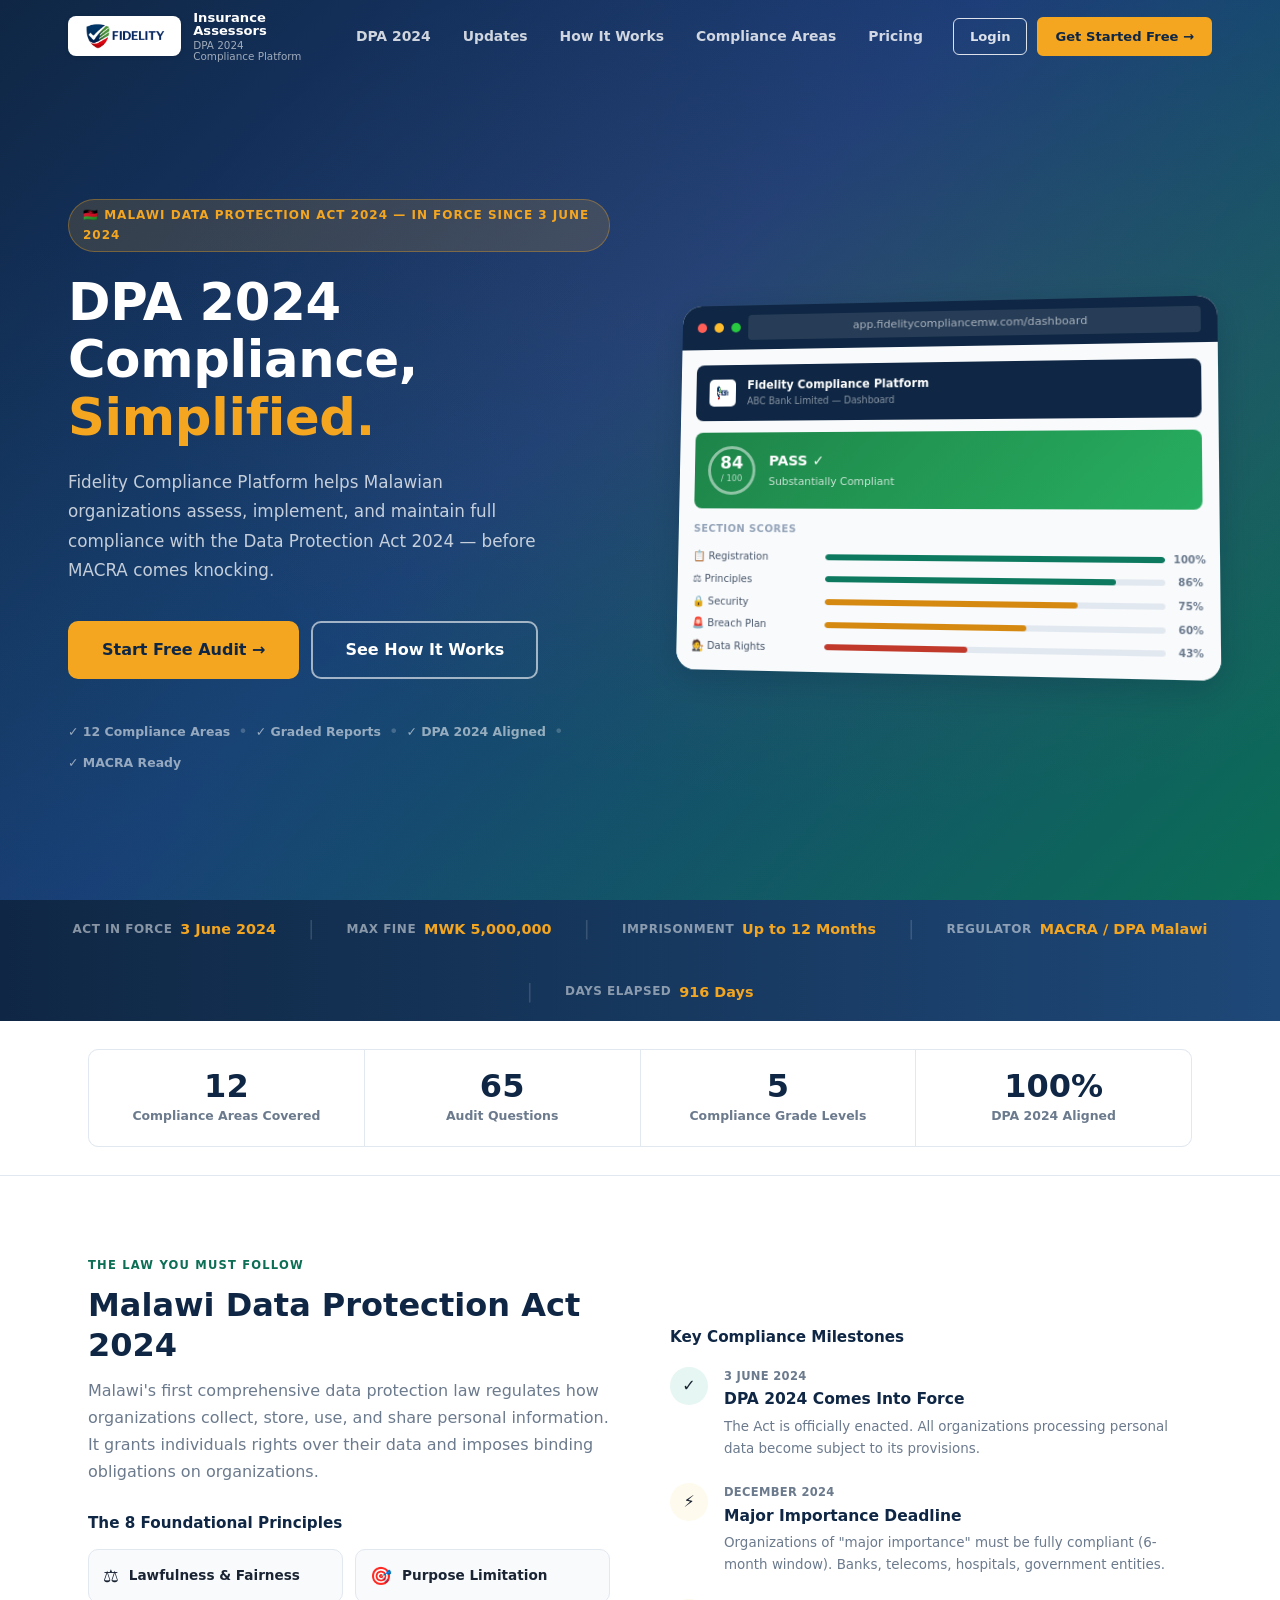
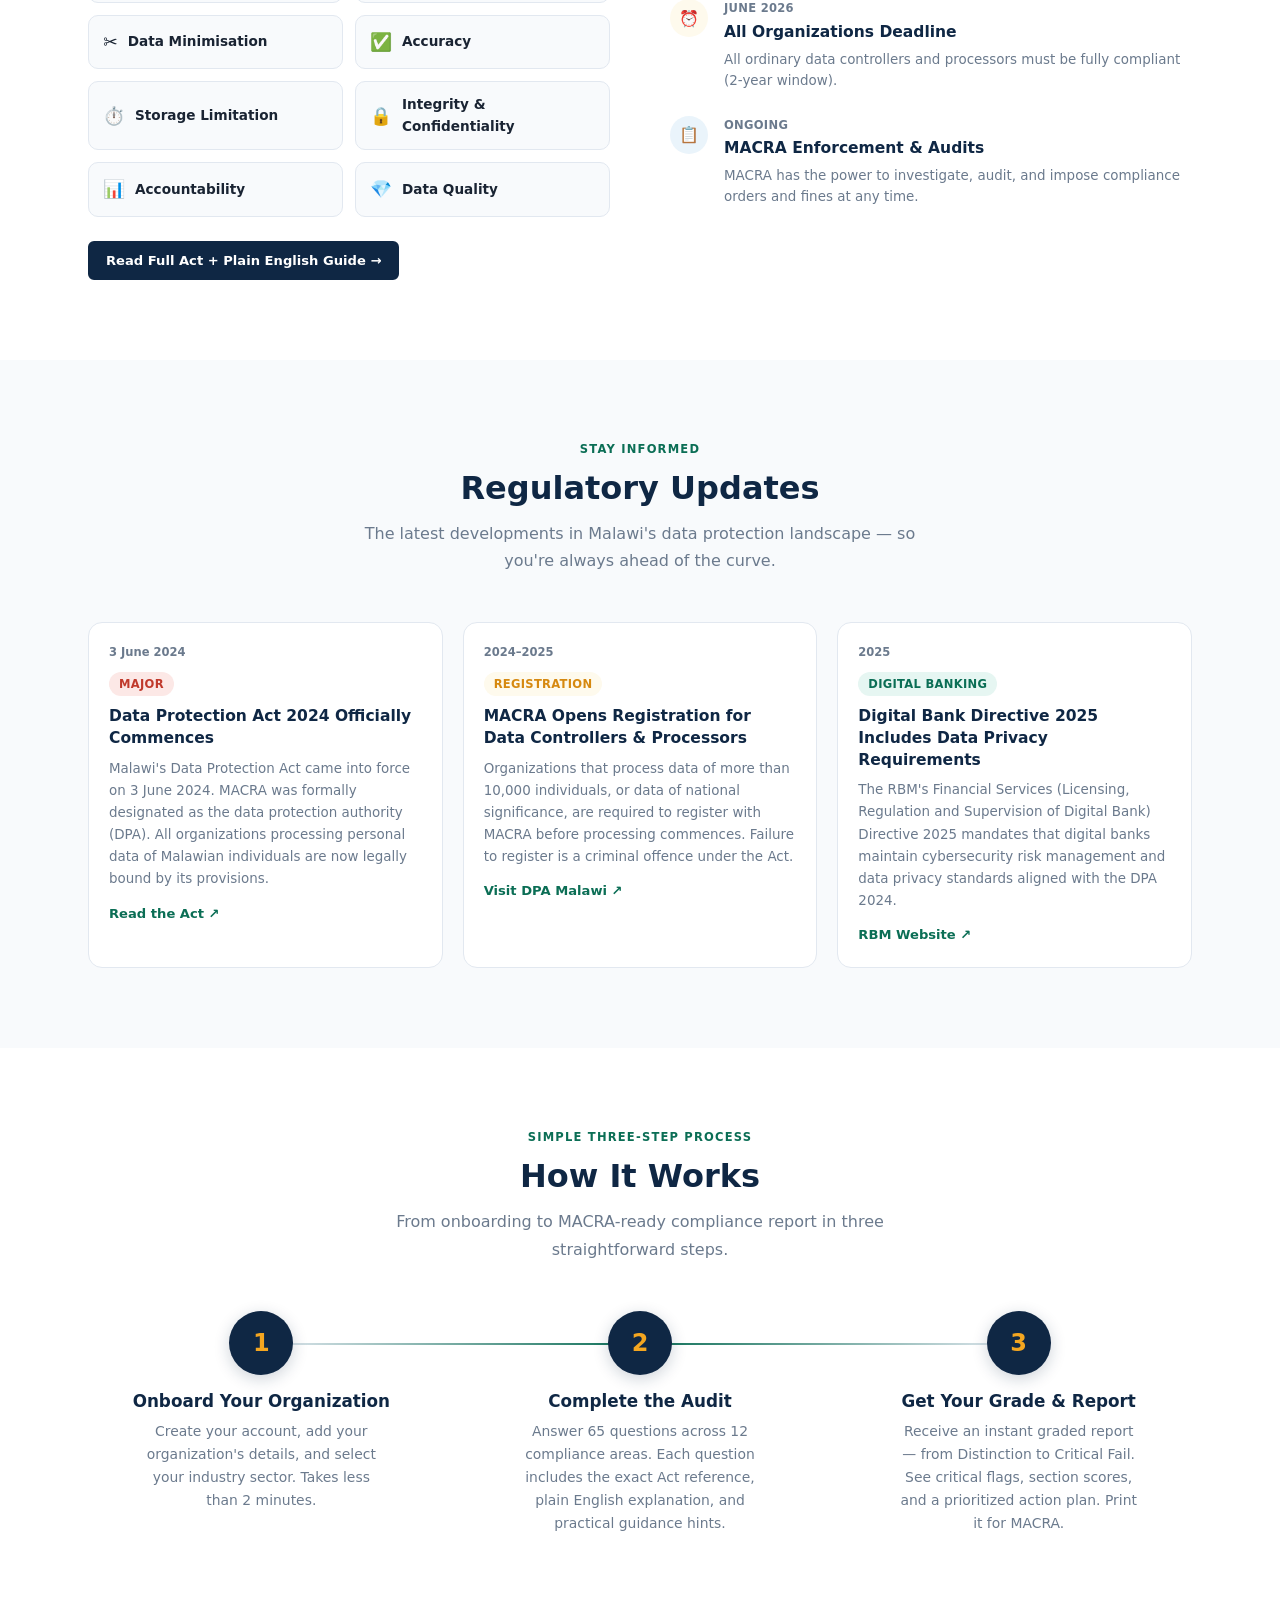
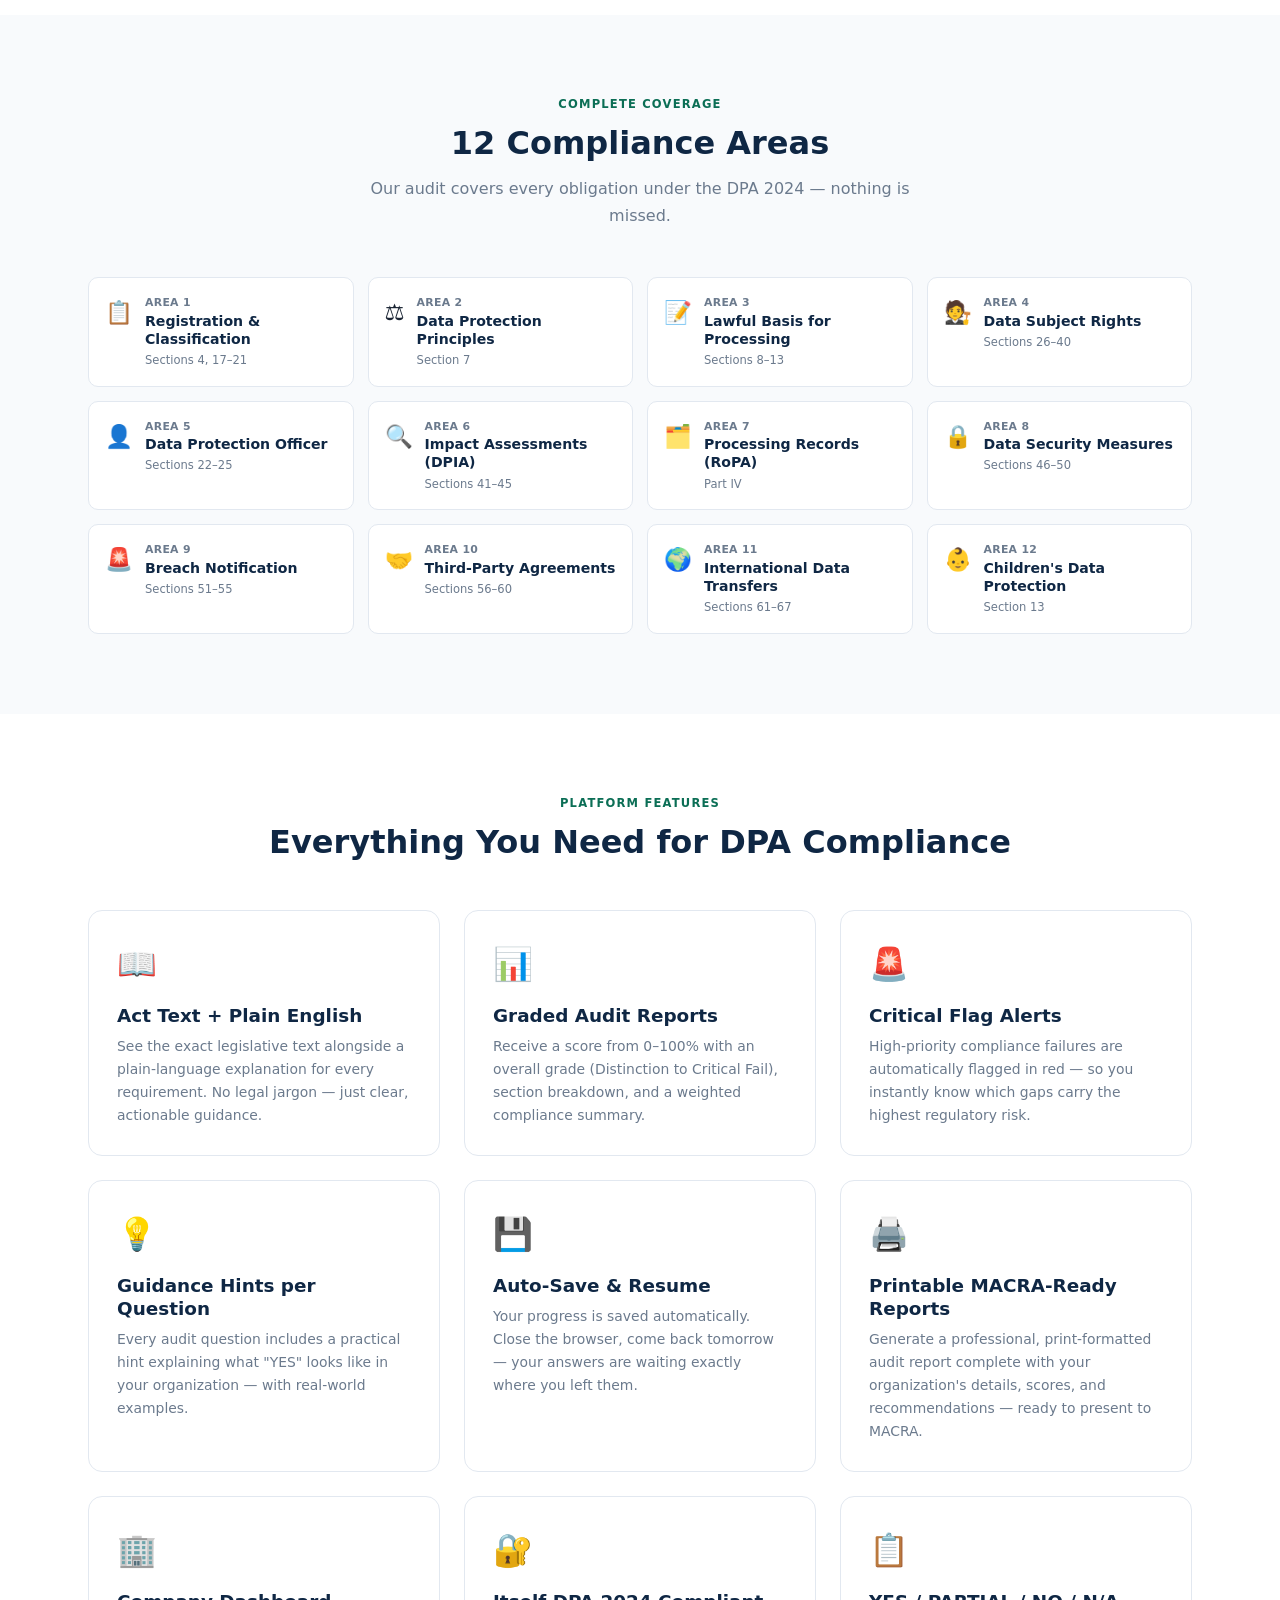
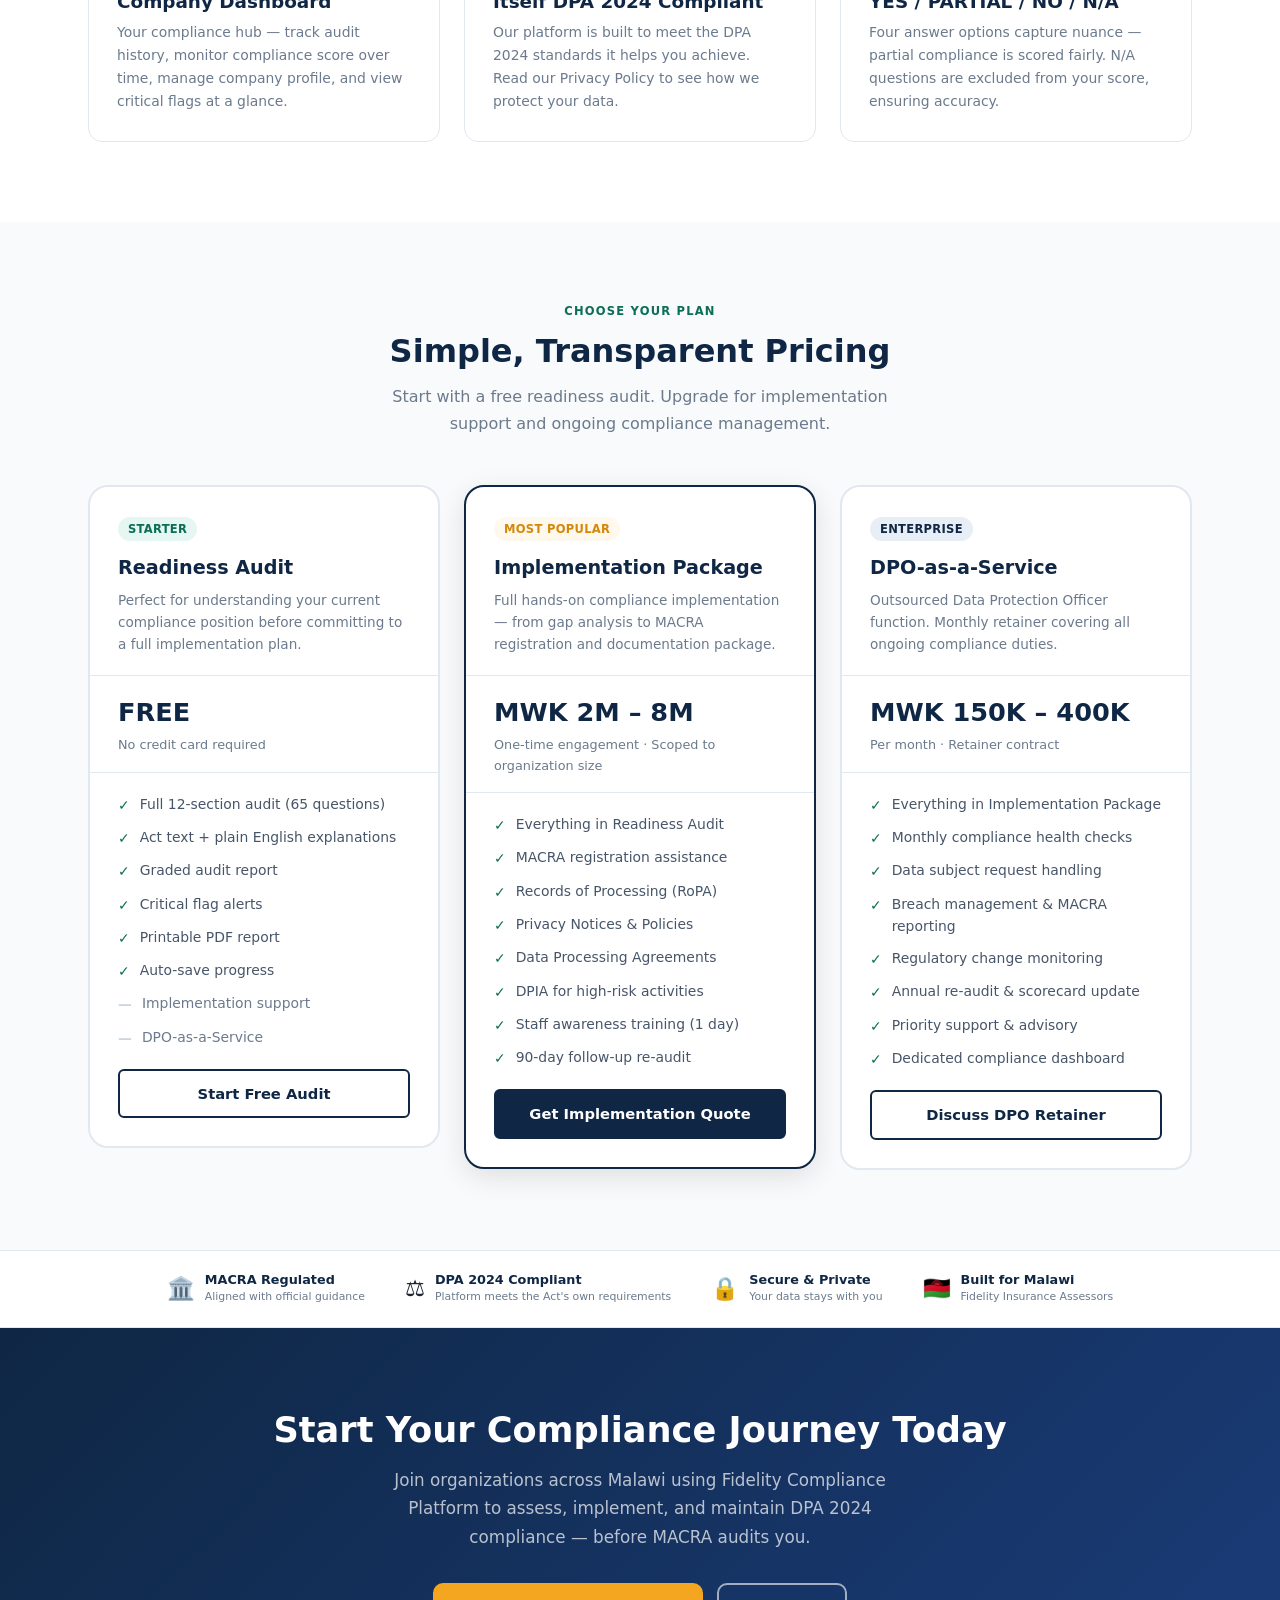
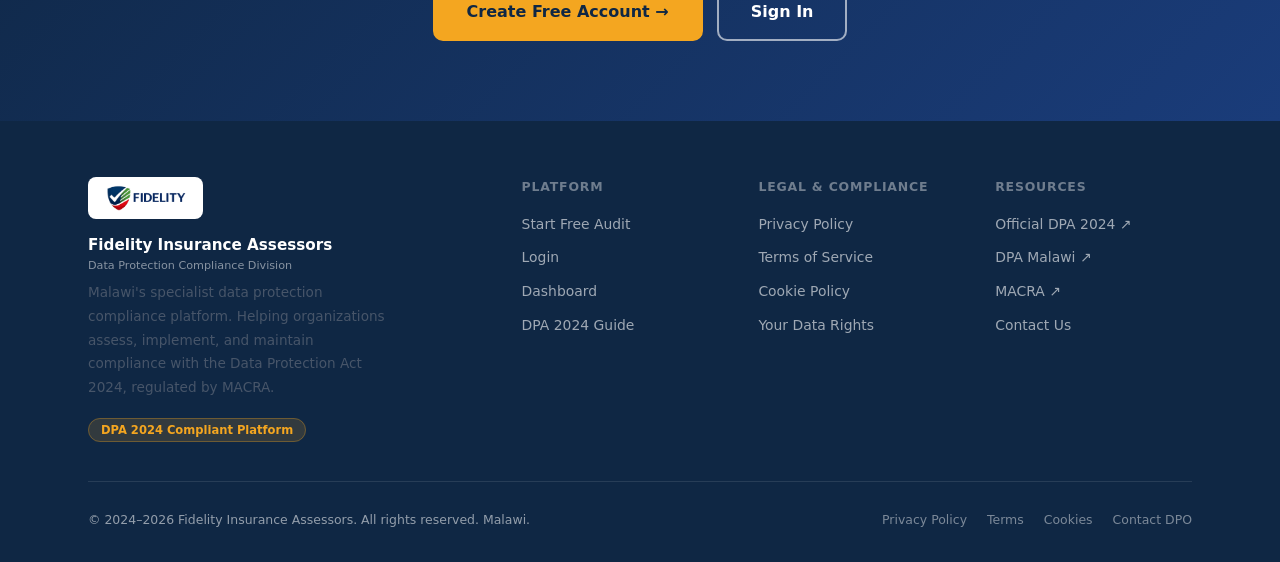
==== index.html @ 9c510fb9 "Initial release — Fidelity DPA 2024 Compliance Platform Full platform with landing page, auth, dashb" ====
<!DOCTYPE html>
<html lang="en">
<head>
  <meta charset="UTF-8">
  <meta name="viewport" content="width=device-width, initial-scale=1.0">
  <meta name="description" content="Fidelity Compliance Platform — Malawi DPA 2024 compliance audits, graded reports, and data protection advisory for organizations across Malawi.">
  <title>Fidelity Compliance Platform | Malawi DPA 2024</title>
  <link rel="stylesheet" href="css/main.css">
  <link rel="stylesheet" href="css/landing.css">
</head>
<body>

<!-- =========================================================
     NAVIGATION
     ========================================================= -->
<nav class="landing-nav" id="landing-nav">
  <div class="nav-inner">
    <a href="index.html" class="nav-logo">
      <div class="logo-img-wrap">
        <img src="img/fidelity-logo.png" alt="Fidelity Insurance Assessors">
      </div>
      <div>
        <div class="logo-text">Insurance Assessors</div>
        <div class="logo-sub">DPA 2024 Compliance Platform</div>
      </div>
    </a>
    <div class="nav-links">
      <a href="#about-dpa" class="nav-link">DPA 2024</a>
      <a href="#updates" class="nav-link">Updates</a>
      <a href="#how-it-works" class="nav-link">How It Works</a>
      <a href="#areas" class="nav-link">Compliance Areas</a>
      <a href="#pricing" class="nav-link">Pricing</a>
    </div>
    <div class="nav-actions">
      <a href="auth.html" class="btn btn-login btn-sm" style="background:transparent;border:1.5px solid;">Login</a>
      <a href="auth.html#signup" class="btn btn-gold btn-sm">Get Started Free →</a>
    </div>
  </div>
</nav>

<!-- =========================================================
     HERO
     ========================================================= -->
<section class="hero">
  <div class="hero-grid">
    <div class="hero-content">
      <div class="hero-kicker">
        🇲🇼 Malawi Data Protection Act 2024 — In Force Since 3 June 2024
      </div>
      <h1>
        DPA 2024 Compliance,<br>
        <span class="accent">Simplified.</span>
      </h1>
      <p class="hero-lead">
        Fidelity Compliance Platform helps Malawian organizations assess, implement, and maintain
        full compliance with the Data Protection Act 2024 — before MACRA comes knocking.
      </p>
      <div class="hero-actions">
        <a href="auth.html#signup" class="btn btn-gold btn-lg">Start Free Audit →</a>
        <a href="#how-it-works" class="btn btn-outline-white btn-lg">See How It Works</a>
      </div>
      <div class="hero-trust">
        <div class="trust-item">✓ 12 Compliance Areas</div>
        <span class="trust-dot">•</span>
        <div class="trust-item">✓ Graded Reports</div>
        <span class="trust-dot">•</span>
        <div class="trust-item">✓ DPA 2024 Aligned</div>
        <span class="trust-dot">•</span>
        <div class="trust-item">✓ MACRA Ready</div>
      </div>
    </div>

    <!-- Dashboard Preview Mockup -->
    <div class="hero-visual">
      <div class="hero-mockup">
        <div class="mockup-bar">
          <div class="mockup-dot r"></div>
          <div class="mockup-dot y"></div>
          <div class="mockup-dot g"></div>
          <div class="mockup-url">app.fidelitycompliancemw.com/dashboard</div>
        </div>
        <div class="mockup-body">
          <div class="mockup-header">
            <div class="mockup-logo-sm" style="background:#fff;border-radius:5px;padding:3px 7px;display:flex;align-items:center">
              <img src="img/fidelity-logo.png" alt="Fidelity" style="height:18px;width:auto;display:block">
            </div>
            <div>
              <div class="mockup-brand-txt">Fidelity Compliance Platform</div>
              <div class="mockup-brand-sub">ABC Bank Limited — Dashboard</div>
            </div>
          </div>
          <div class="mockup-grade-card">
            <div class="grade-ring-sm">
              <div class="score">84</div>
              <div class="pct">/ 100</div>
            </div>
            <div class="grade-info-sm">
              <div class="grade-lbl">PASS ✓</div>
              <div class="grade-sub">Substantially Compliant</div>
            </div>
          </div>
          <div class="mockup-sections">
            <div style="font-size:0.65rem;font-weight:700;color:#94a3b8;margin-bottom:6px;text-transform:uppercase;letter-spacing:0.5px">Section Scores</div>
            <div class="mockup-sec-row"><span class="mockup-sec-name">📋 Registration</span><div class="mockup-sec-bar-wrap"><div class="mockup-sec-bar" style="width:100%;background:#0d7a5f"></div></div><span class="mockup-sec-pct">100%</span></div>
            <div class="mockup-sec-row"><span class="mockup-sec-name">⚖️ Principles</span><div class="mockup-sec-bar-wrap"><div class="mockup-sec-bar" style="width:86%;background:#0d7a5f"></div></div><span class="mockup-sec-pct">86%</span></div>
            <div class="mockup-sec-row"><span class="mockup-sec-name">🔒 Security</span><div class="mockup-sec-bar-wrap"><div class="mockup-sec-bar" style="width:75%;background:#d68910"></div></div><span class="mockup-sec-pct">75%</span></div>
            <div class="mockup-sec-row"><span class="mockup-sec-name">🚨 Breach Plan</span><div class="mockup-sec-bar-wrap"><div class="mockup-sec-bar" style="width:60%;background:#d68910"></div></div><span class="mockup-sec-pct">60%</span></div>
            <div class="mockup-sec-row"><span class="mockup-sec-name">🧑‍⚖️ Data Rights</span><div class="mockup-sec-bar-wrap"><div class="mockup-sec-bar" style="width:43%;background:#c0392b"></div></div><span class="mockup-sec-pct">43%</span></div>
          </div>
        </div>
      </div>
    </div>
  </div>
</section>

<!-- =========================================================
     URGENCY BAR
     ========================================================= -->
<div class="urgency-bar">
  <div class="urgency-inner">
    <div class="urgency-item">
      <span class="urgency-label">Act In Force</span>
      <span class="urgency-value">3 June 2024</span>
    </div>
    <span class="urgency-sep">|</span>
    <div class="urgency-item">
      <span class="urgency-label">Max Fine</span>
      <span class="urgency-value">MWK 5,000,000</span>
    </div>
    <span class="urgency-sep">|</span>
    <div class="urgency-item">
      <span class="urgency-label">Imprisonment</span>
      <span class="urgency-value">Up to 12 Months</span>
    </div>
    <span class="urgency-sep">|</span>
    <div class="urgency-item">
      <span class="urgency-label">Regulator</span>
      <span class="urgency-value">MACRA / DPA Malawi</span>
    </div>
    <span class="urgency-sep">|</span>
    <div class="urgency-item">
      <span class="urgency-label">Days Elapsed</span>
      <span class="urgency-value" id="days-elapsed">—</span>
    </div>
  </div>
</div>

<!-- =========================================================
     STATS STRIP
     ========================================================= -->
<div class="stats-strip">
  <div class="container">
    <div class="stats-grid">
      <div class="stat-item">
        <div class="stat-num">12</div>
        <div class="stat-label">Compliance Areas Covered</div>
      </div>
      <div class="stat-item">
        <div class="stat-num">65</div>
        <div class="stat-label">Audit Questions</div>
      </div>
      <div class="stat-item">
        <div class="stat-num">5</div>
        <div class="stat-label">Compliance Grade Levels</div>
      </div>
      <div class="stat-item">
        <div class="stat-num">100%</div>
        <div class="stat-label">DPA 2024 Aligned</div>
      </div>
    </div>
  </div>
</div>

<!-- =========================================================
     ABOUT DPA 2024
     ========================================================= -->
<section class="section about-dpa" id="about-dpa">
  <div class="container">
    <div class="dpa-layout">
      <div>
        <span class="eyebrow">The Law You Must Follow</span>
        <h2 class="section-title">Malawi Data Protection Act 2024</h2>
        <p class="section-sub">
          Malawi's first comprehensive data protection law regulates how organizations collect, store, use, and share
          personal information. It grants individuals rights over their data and imposes binding obligations on organizations.
        </p>
        <div style="margin-top: 28px">
          <h3 style="color:var(--navy);margin-bottom:16px;font-size:0.95rem">The 8 Foundational Principles</h3>
          <div class="dpa-principles">
            <div class="principle-chip"><span class="principle-icon">⚖️</span> Lawfulness &amp; Fairness</div>
            <div class="principle-chip"><span class="principle-icon">🎯</span> Purpose Limitation</div>
            <div class="principle-chip"><span class="principle-icon">✂️</span> Data Minimisation</div>
            <div class="principle-chip"><span class="principle-icon">✅</span> Accuracy</div>
            <div class="principle-chip"><span class="principle-icon">⏱️</span> Storage Limitation</div>
            <div class="principle-chip"><span class="principle-icon">🔒</span> Integrity &amp; Confidentiality</div>
            <div class="principle-chip"><span class="principle-icon">📊</span> Accountability</div>
            <div class="principle-chip"><span class="principle-icon">💎</span> Data Quality</div>
          </div>
        </div>
        <div style="margin-top:24px">
          <a href="dpa-2024.html" class="btn btn-navy btn-sm">Read Full Act + Plain English Guide →</a>
        </div>
      </div>

      <div>
        <h3 style="color:var(--navy);margin-bottom:20px;font-size:0.95rem">Key Compliance Milestones</h3>
        <div class="dpa-timeline">
          <div class="timeline-item">
            <div class="timeline-icon done">✓</div>
            <div>
              <div class="timeline-date">3 June 2024</div>
              <div class="timeline-title">DPA 2024 Comes Into Force</div>
              <div class="timeline-desc">The Act is officially enacted. All organizations processing personal data become subject to its provisions.</div>
            </div>
          </div>
          <div class="timeline-item">
            <div class="timeline-icon warn">⚡</div>
            <div>
              <div class="timeline-date">December 2024</div>
              <div class="timeline-title">Major Importance Deadline</div>
              <div class="timeline-desc">Organizations of "major importance" must be fully compliant (6-month window). Banks, telecoms, hospitals, government entities.</div>
            </div>
          </div>
          <div class="timeline-item">
            <div class="timeline-icon warn">⏰</div>
            <div>
              <div class="timeline-date">June 2026</div>
              <div class="timeline-title">All Organizations Deadline</div>
              <div class="timeline-desc">All ordinary data controllers and processors must be fully compliant (2-year window).</div>
            </div>
          </div>
          <div class="timeline-item">
            <div class="timeline-icon info">📋</div>
            <div>
              <div class="timeline-date">Ongoing</div>
              <div class="timeline-title">MACRA Enforcement &amp; Audits</div>
              <div class="timeline-desc">MACRA has the power to investigate, audit, and impose compliance orders and fines at any time.</div>
            </div>
          </div>
        </div>
      </div>
    </div>
  </div>
</section>

<!-- =========================================================
     REGULATORY UPDATES
     ========================================================= -->
<section class="section updates-section" id="updates">
  <div class="container">
    <div class="section-head centered">
      <span class="eyebrow">Stay Informed</span>
      <h2 class="section-title">Regulatory Updates</h2>
      <p class="section-sub">The latest developments in Malawi's data protection landscape — so you're always ahead of the curve.</p>
    </div>
    <div class="updates-grid">
      <div class="update-card">
        <div class="update-date">3 June 2024</div>
        <div class="update-cat"><span class="badge badge-danger">Major</span></div>
        <div class="update-title">Data Protection Act 2024 Officially Commences</div>
        <div class="update-text">Malawi's Data Protection Act came into force on 3 June 2024. MACRA was formally designated as the data protection authority (DPA). All organizations processing personal data of Malawian individuals are now legally bound by its provisions.</div>
        <a href="https://macra.mw/wpfd_file/data-protection-act-2024/" target="_blank" rel="noopener" class="update-link">Read the Act ↗</a>
      </div>
      <div class="update-card">
        <div class="update-date">2024–2025</div>
        <div class="update-cat"><span class="badge badge-warning">Registration</span></div>
        <div class="update-title">MACRA Opens Registration for Data Controllers &amp; Processors</div>
        <div class="update-text">Organizations that process data of more than 10,000 individuals, or data of national significance, are required to register with MACRA before processing commences. Failure to register is a criminal offence under the Act.</div>
        <a href="https://www.dpa.mw/" target="_blank" rel="noopener" class="update-link">Visit DPA Malawi ↗</a>
      </div>
      <div class="update-card">
        <div class="update-date">2025</div>
        <div class="update-cat"><span class="badge badge-teal">Digital Banking</span></div>
        <div class="update-title">Digital Bank Directive 2025 Includes Data Privacy Requirements</div>
        <div class="update-text">The RBM's Financial Services (Licensing, Regulation and Supervision of Digital Bank) Directive 2025 mandates that digital banks maintain cybersecurity risk management and data privacy standards aligned with the DPA 2024.</div>
        <a href="https://www.rbm.mw/" target="_blank" rel="noopener" class="update-link">RBM Website ↗</a>
      </div>
    </div>
  </div>
</section>

<!-- =========================================================
     HOW IT WORKS
     ========================================================= -->
<section class="section how-section" id="how-it-works">
  <div class="container">
    <div class="section-head centered">
      <span class="eyebrow">Simple Three-Step Process</span>
      <h2 class="section-title">How It Works</h2>
      <p class="section-sub">From onboarding to MACRA-ready compliance report in three straightforward steps.</p>
    </div>
    <div class="how-steps">
      <div class="how-step">
        <div class="step-number">1</div>
        <h3>Onboard Your Organization</h3>
        <p>Create your account, add your organization's details, and select your industry sector. Takes less than 2 minutes.</p>
      </div>
      <div class="how-step">
        <div class="step-number">2</div>
        <h3>Complete the Audit</h3>
        <p>Answer 65 questions across 12 compliance areas. Each question includes the exact Act reference, plain English explanation, and practical guidance hints.</p>
      </div>
      <div class="how-step">
        <div class="step-number">3</div>
        <h3>Get Your Grade &amp; Report</h3>
        <p>Receive an instant graded report — from Distinction to Critical Fail. See critical flags, section scores, and a prioritized action plan. Print it for MACRA.</p>
      </div>
    </div>
  </div>
</section>

<!-- =========================================================
     12 COMPLIANCE AREAS
     ========================================================= -->
<section class="section areas-section" id="areas">
  <div class="container">
    <div class="section-head centered">
      <span class="eyebrow">Complete Coverage</span>
      <h2 class="section-title">12 Compliance Areas</h2>
      <p class="section-sub">Our audit covers every obligation under the DPA 2024 — nothing is missed.</p>
    </div>
    <div class="areas-grid">
      <div class="area-tile">
        <span class="area-icon">📋</span>
        <div>
          <div class="area-num">Area 1</div>
          <div class="area-name">Registration &amp; Classification</div>
          <div class="area-ref">Sections 4, 17–21</div>
        </div>
      </div>
      <div class="area-tile">
        <span class="area-icon">⚖️</span>
        <div>
          <div class="area-num">Area 2</div>
          <div class="area-name">Data Protection Principles</div>
          <div class="area-ref">Section 7</div>
        </div>
      </div>
      <div class="area-tile">
        <span class="area-icon">📝</span>
        <div>
          <div class="area-num">Area 3</div>
          <div class="area-name">Lawful Basis for Processing</div>
          <div class="area-ref">Sections 8–13</div>
        </div>
      </div>
      <div class="area-tile">
        <span class="area-icon">🧑‍⚖️</span>
        <div>
          <div class="area-num">Area 4</div>
          <div class="area-name">Data Subject Rights</div>
          <div class="area-ref">Sections 26–40</div>
        </div>
      </div>
      <div class="area-tile">
        <span class="area-icon">👤</span>
        <div>
          <div class="area-num">Area 5</div>
          <div class="area-name">Data Protection Officer</div>
          <div class="area-ref">Sections 22–25</div>
        </div>
      </div>
      <div class="area-tile">
        <span class="area-icon">🔍</span>
        <div>
          <div class="area-num">Area 6</div>
          <div class="area-name">Impact Assessments (DPIA)</div>
          <div class="area-ref">Sections 41–45</div>
        </div>
      </div>
      <div class="area-tile">
        <span class="area-icon">🗂️</span>
        <div>
          <div class="area-num">Area 7</div>
          <div class="area-name">Processing Records (RoPA)</div>
          <div class="area-ref">Part IV</div>
        </div>
      </div>
      <div class="area-tile">
        <span class="area-icon">🔒</span>
        <div>
          <div class="area-num">Area 8</div>
          <div class="area-name">Data Security Measures</div>
          <div class="area-ref">Sections 46–50</div>
        </div>
      </div>
      <div class="area-tile">
        <span class="area-icon">🚨</span>
        <div>
          <div class="area-num">Area 9</div>
          <div class="area-name">Breach Notification</div>
          <div class="area-ref">Sections 51–55</div>
        </div>
      </div>
      <div class="area-tile">
        <span class="area-icon">🤝</span>
        <div>
          <div class="area-num">Area 10</div>
          <div class="area-name">Third-Party Agreements</div>
          <div class="area-ref">Sections 56–60</div>
        </div>
      </div>
      <div class="area-tile">
        <span class="area-icon">🌍</span>
        <div>
          <div class="area-num">Area 11</div>
          <div class="area-name">International Data Transfers</div>
          <div class="area-ref">Sections 61–67</div>
        </div>
      </div>
      <div class="area-tile">
        <span class="area-icon">👶</span>
        <div>
          <div class="area-num">Area 12</div>
          <div class="area-name">Children's Data Protection</div>
          <div class="area-ref">Section 13</div>
        </div>
      </div>
    </div>
  </div>
</section>

<!-- =========================================================
     FEATURES
     ========================================================= -->
<section class="section features-section">
  <div class="container">
    <div class="section-head centered">
      <span class="eyebrow">Platform Features</span>
      <h2 class="section-title">Everything You Need for DPA Compliance</h2>
    </div>
    <div class="features-grid">
      <div class="feature-tile">
        <div class="feature-icon">📖</div>
        <h3>Act Text + Plain English</h3>
        <p>See the exact legislative text alongside a plain-language explanation for every requirement. No legal jargon — just clear, actionable guidance.</p>
      </div>
      <div class="feature-tile">
        <div class="feature-icon">📊</div>
        <h3>Graded Audit Reports</h3>
        <p>Receive a score from 0–100% with an overall grade (Distinction to Critical Fail), section breakdown, and a weighted compliance summary.</p>
      </div>
      <div class="feature-tile">
        <div class="feature-icon">🚨</div>
        <h3>Critical Flag Alerts</h3>
        <p>High-priority compliance failures are automatically flagged in red — so you instantly know which gaps carry the highest regulatory risk.</p>
      </div>
      <div class="feature-tile">
        <div class="feature-icon">💡</div>
        <h3>Guidance Hints per Question</h3>
        <p>Every audit question includes a practical hint explaining what "YES" looks like in your organization — with real-world examples.</p>
      </div>
      <div class="feature-tile">
        <div class="feature-icon">💾</div>
        <h3>Auto-Save &amp; Resume</h3>
        <p>Your progress is saved automatically. Close the browser, come back tomorrow — your answers are waiting exactly where you left them.</p>
      </div>
      <div class="feature-tile">
        <div class="feature-icon">🖨️</div>
        <h3>Printable MACRA-Ready Reports</h3>
        <p>Generate a professional, print-formatted audit report complete with your organization's details, scores, and recommendations — ready to present to MACRA.</p>
      </div>
      <div class="feature-tile">
        <div class="feature-icon">🏢</div>
        <h3>Company Dashboard</h3>
        <p>Your compliance hub — track audit history, monitor compliance score over time, manage company profile, and view critical flags at a glance.</p>
      </div>
      <div class="feature-tile">
        <div class="feature-icon">🔐</div>
        <h3>Itself DPA 2024 Compliant</h3>
        <p>Our platform is built to meet the DPA 2024 standards it helps you achieve. Read our Privacy Policy to see how we protect your data.</p>
      </div>
      <div class="feature-tile">
        <div class="feature-icon">📋</div>
        <h3>YES / PARTIAL / NO / N/A</h3>
        <p>Four answer options capture nuance — partial compliance is scored fairly. N/A questions are excluded from your score, ensuring accuracy.</p>
      </div>
    </div>
  </div>
</section>

<!-- =========================================================
     PRICING
     ========================================================= -->
<section class="section pricing-section" id="pricing">
  <div class="container">
    <div class="section-head centered">
      <span class="eyebrow">Choose Your Plan</span>
      <h2 class="section-title">Simple, Transparent Pricing</h2>
      <p class="section-sub">Start with a free readiness audit. Upgrade for implementation support and ongoing compliance management.</p>
    </div>
    <div class="pricing-grid">

      <div class="pricing-card">
        <div class="pricing-head">
          <div class="pricing-badge-wrap"><span class="badge badge-teal">Starter</span></div>
          <div class="pricing-name">Readiness Audit</div>
          <div class="pricing-desc">Perfect for understanding your current compliance position before committing to a full implementation plan.</div>
        </div>
        <div class="pricing-price">
          <div class="price-amount">FREE</div>
          <div class="price-period">No credit card required</div>
        </div>
        <div class="pricing-features">
          <ul class="pricing-feat-list">
            <li><span class="feat-check">✓</span> Full 12-section audit (65 questions)</li>
            <li><span class="feat-check">✓</span> Act text + plain English explanations</li>
            <li><span class="feat-check">✓</span> Graded audit report</li>
            <li><span class="feat-check">✓</span> Critical flag alerts</li>
            <li><span class="feat-check">✓</span> Printable PDF report</li>
            <li><span class="feat-check">✓</span> Auto-save progress</li>
            <li><span class="feat-check" style="color:var(--gray-300)">—</span> <span style="color:var(--text-muted)">Implementation support</span></li>
            <li><span class="feat-check" style="color:var(--gray-300)">—</span> <span style="color:var(--text-muted)">DPO-as-a-Service</span></li>
          </ul>
        </div>
        <div class="pricing-action">
          <a href="auth.html#signup" class="btn btn-outline btn-full">Start Free Audit</a>
        </div>
      </div>

      <div class="pricing-card featured">
        <div class="pricing-head">
          <div class="pricing-badge-wrap"><span class="badge badge-gold">Most Popular</span></div>
          <div class="pricing-name">Implementation Package</div>
          <div class="pricing-desc">Full hands-on compliance implementation — from gap analysis to MACRA registration and documentation package.</div>
        </div>
        <div class="pricing-price">
          <div class="price-amount">MWK 2M – 8M</div>
          <div class="price-period">One-time engagement · Scoped to organization size</div>
        </div>
        <div class="pricing-features">
          <ul class="pricing-feat-list">
            <li><span class="feat-check">✓</span> Everything in Readiness Audit</li>
            <li><span class="feat-check">✓</span> MACRA registration assistance</li>
            <li><span class="feat-check">✓</span> Records of Processing (RoPA)</li>
            <li><span class="feat-check">✓</span> Privacy Notices &amp; Policies</li>
            <li><span class="feat-check">✓</span> Data Processing Agreements</li>
            <li><span class="feat-check">✓</span> DPIA for high-risk activities</li>
            <li><span class="feat-check">✓</span> Staff awareness training (1 day)</li>
            <li><span class="feat-check">✓</span> 90-day follow-up re-audit</li>
          </ul>
        </div>
        <div class="pricing-action">
          <a href="auth.html#signup" class="btn btn-navy btn-full">Get Implementation Quote</a>
        </div>
      </div>

      <div class="pricing-card">
        <div class="pricing-head">
          <div class="pricing-badge-wrap"><span class="badge badge-navy">Enterprise</span></div>
          <div class="pricing-name">DPO-as-a-Service</div>
          <div class="pricing-desc">Outsourced Data Protection Officer function. Monthly retainer covering all ongoing compliance duties.</div>
        </div>
        <div class="pricing-price">
          <div class="price-amount">MWK 150K – 400K</div>
          <div class="price-period">Per month · Retainer contract</div>
        </div>
        <div class="pricing-features">
          <ul class="pricing-feat-list">
            <li><span class="feat-check">✓</span> Everything in Implementation Package</li>
            <li><span class="feat-check">✓</span> Monthly compliance health checks</li>
            <li><span class="feat-check">✓</span> Data subject request handling</li>
            <li><span class="feat-check">✓</span> Breach management &amp; MACRA reporting</li>
            <li><span class="feat-check">✓</span> Regulatory change monitoring</li>
            <li><span class="feat-check">✓</span> Annual re-audit &amp; scorecard update</li>
            <li><span class="feat-check">✓</span> Priority support &amp; advisory</li>
            <li><span class="feat-check">✓</span> Dedicated compliance dashboard</li>
          </ul>
        </div>
        <div class="pricing-action">
          <a href="auth.html#signup" class="btn btn-outline btn-full">Discuss DPO Retainer</a>
        </div>
      </div>

    </div>
  </div>
</section>

<!-- =========================================================
     TRUST BAR
     ========================================================= -->
<div class="trust-bar">
  <div class="trust-bar-inner">
    <div class="trust-badge-item">
      <span class="trust-badge-icon">🏛️</span>
      <div>
        <div class="trust-badge-text">MACRA Regulated</div>
        <div class="trust-badge-sub">Aligned with official guidance</div>
      </div>
    </div>
    <div class="trust-badge-item">
      <span class="trust-badge-icon">⚖️</span>
      <div>
        <div class="trust-badge-text">DPA 2024 Compliant</div>
        <div class="trust-badge-sub">Platform meets the Act's own requirements</div>
      </div>
    </div>
    <div class="trust-badge-item">
      <span class="trust-badge-icon">🔒</span>
      <div>
        <div class="trust-badge-text">Secure &amp; Private</div>
        <div class="trust-badge-sub">Your data stays with you</div>
      </div>
    </div>
    <div class="trust-badge-item">
      <span class="trust-badge-icon">🇲🇼</span>
      <div>
        <div class="trust-badge-text">Built for Malawi</div>
        <div class="trust-badge-sub">Fidelity Insurance Assessors</div>
      </div>
    </div>
  </div>
</div>

<!-- =========================================================
     CTA SECTION
     ========================================================= -->
<section class="cta-section">
  <div class="container">
    <h2>Start Your Compliance Journey Today</h2>
    <p>Join organizations across Malawi using Fidelity Compliance Platform to assess, implement, and maintain DPA 2024 compliance — before MACRA audits you.</p>
    <div class="cta-actions">
      <a href="auth.html#signup" class="btn btn-gold btn-lg">Create Free Account →</a>
      <a href="auth.html" class="btn btn-outline-white btn-lg">Sign In</a>
    </div>
  </div>
</section>

<!-- =========================================================
     FOOTER
     ========================================================= -->
<footer class="site-footer">
  <div class="container">
    <div class="footer-grid">
      <div>
        <div class="footer-brand">
          <div class="footer-logo-wrap">
            <img src="img/fidelity-logo.png" alt="Fidelity Insurance Assessors">
          </div>
        </div>
        <div style="margin-bottom:6px">
          <div class="footer-brand-name">Fidelity Insurance Assessors</div>
          <div class="footer-brand-sub">Data Protection Compliance Division</div>
        </div>
        <p class="footer-desc">
          Malawi's specialist data protection compliance platform. Helping organizations assess, implement,
          and maintain compliance with the Data Protection Act 2024, regulated by MACRA.
        </p>
        <div style="margin-top:16px">
          <span class="footer-act-badge">DPA 2024 Compliant Platform</span>
        </div>
      </div>
      <div>
        <div class="footer-col-title">Platform</div>
        <ul class="footer-links">
          <li><a href="auth.html#signup">Start Free Audit</a></li>
          <li><a href="auth.html">Login</a></li>
          <li><a href="dashboard.html">Dashboard</a></li>
          <li><a href="dpa-2024.html">DPA 2024 Guide</a></li>
        </ul>
      </div>
      <div>
        <div class="footer-col-title">Legal &amp; Compliance</div>
        <ul class="footer-links">
          <li><a href="privacy-policy.html">Privacy Policy</a></li>
          <li><a href="terms.html">Terms of Service</a></li>
          <li><a href="privacy-policy.html#cookies">Cookie Policy</a></li>
          <li><a href="privacy-policy.html#rights">Your Data Rights</a></li>
        </ul>
      </div>
      <div>
        <div class="footer-col-title">Resources</div>
        <ul class="footer-links">
          <li><a href="https://macra.mw/wpfd_file/data-protection-act-2024/" target="_blank" rel="noopener">Official DPA 2024 ↗</a></li>
          <li><a href="https://www.dpa.mw/" target="_blank" rel="noopener">DPA Malawi ↗</a></li>
          <li><a href="https://macra.mw/" target="_blank" rel="noopener">MACRA ↗</a></li>
          <li><a href="mailto:compliance@fidelityassessors.mw">Contact Us</a></li>
        </ul>
      </div>
    </div>
    <div class="footer-bottom">
      <div>© 2024–2026 Fidelity Insurance Assessors. All rights reserved. Malawi.</div>
      <div class="footer-legal">
        <a href="privacy-policy.html">Privacy Policy</a>
        <a href="terms.html">Terms</a>
        <a href="privacy-policy.html#cookies">Cookies</a>
        <a href="mailto:dpo@fidelityassessors.mw">Contact DPO</a>
      </div>
    </div>
  </div>
</footer>

<script src="js/main.js"></script>
<script src="js/landing.js"></script>
</body>
</html>
---- css/main.css ----
/* =============================================================================
   Fidelity Compliance Platform — Shared Design System
   ============================================================================= */

:root {
  /* Brand Palette */
  --navy:         #0f2744;
  --navy-light:   #1a3a5c;
  --navy-mid:     #1e4878;
  --teal:         #0b6e55;
  --teal-light:   #0d8f6e;
  --teal-pale:    #e6f6f2;
  --gold:         #f4a620;
  --gold-dark:    #d4880a;
  --gold-pale:    #fef9ec;

  /* Semantic Colors */
  --danger:       #c0392b;
  --danger-light: #fdf1f0;
  --danger-pale:  #fce8e6;
  --warning:      #d68910;
  --warning-light:#fefaed;
  --success:      #1e8449;
  --success-light:#eafaf1;
  --info:         #1a6ea8;
  --info-light:   #eaf4fb;
  --neutral:      #5d6d7e;

  /* Grays */
  --gray-50:  #f8fafc;
  --gray-100: #f1f5f9;
  --gray-200: #e2e8f0;
  --gray-300: #cbd5e1;
  --gray-400: #94a3b8;
  --gray-500: #64748b;
  --gray-600: #475569;
  --gray-700: #334155;
  --gray-800: #1e293b;
  --gray-900: #0f172a;

  /* Surfaces */
  --bg:       #f0f5fa;
  --surface:  #ffffff;
  --surface2: #f8fafc;
  --border:   #e2e8f0;

  /* Text */
  --text:         #1a2433;
  --text-soft:    #475569;
  --text-muted:   #6b7a8d;
  --text-faint:   #94a3b8;

  /* Layout */
  --sidebar-w:    260px;
  --topbar-h:     66px;
  --radius-xs:    4px;
  --radius-sm:    6px;
  --radius:       10px;
  --radius-md:    14px;
  --radius-lg:    20px;
  --radius-full:  9999px;

  /* Shadows */
  --shadow-xs:  0 1px 2px rgba(0,0,0,0.05);
  --shadow-sm:  0 1px 6px rgba(0,0,0,0.07);
  --shadow:     0 4px 16px rgba(0,0,0,0.09);
  --shadow-md:  0 8px 28px rgba(0,0,0,0.11);
  --shadow-lg:  0 16px 48px rgba(0,0,0,0.14);
  --shadow-navy: 0 8px 32px rgba(15,39,68,0.28);

  /* Typography */
  --font:       'Segoe UI', system-ui, -apple-system, 'Helvetica Neue', Arial, sans-serif;
  --font-mono:  'Cascadia Code', 'Fira Code', 'Consolas', monospace;

  /* Transitions */
  --trans:      all 0.18s ease;
  --trans-slow: all 0.32s ease;
}

/* --- Reset --- */
*, *::before, *::after { box-sizing: border-box; margin: 0; padding: 0; }
html { scroll-behavior: smooth; font-size: 16px; }
body { font-family: var(--font); color: var(--text); background: var(--bg); line-height: 1.6; -webkit-font-smoothing: antialiased; }
img { max-width: 100%; height: auto; display: block; }
a { color: var(--teal); text-decoration: none; transition: var(--trans); }
a:hover { color: var(--teal-light); }
button { font-family: var(--font); cursor: pointer; }
input, select, textarea { font-family: var(--font); }
h1,h2,h3,h4,h5 { font-weight: 700; line-height: 1.25; color: var(--navy); }
h1 { font-size: clamp(1.8rem, 4vw, 2.6rem); }
h2 { font-size: clamp(1.4rem, 3vw, 1.9rem); }
h3 { font-size: 1.15rem; }
h4 { font-size: 1rem; }
p  { color: var(--text-soft); }

/* --- Container --- */
.container      { max-width: 1160px; margin: 0 auto; padding: 0 28px; }
.container-sm   { max-width: 860px;  margin: 0 auto; padding: 0 28px; }
.container-lg   { max-width: 1380px; margin: 0 auto; padding: 0 28px; }

/* --- Buttons --- */
.btn {
  display: inline-flex; align-items: center; justify-content: center; gap: 8px;
  padding: 11px 24px; border-radius: var(--radius-sm); font-size: 0.92rem;
  font-weight: 600; border: 2px solid transparent; cursor: pointer;
  transition: var(--trans); white-space: nowrap; text-decoration: none;
  font-family: var(--font);
}
.btn:disabled { opacity: 0.4; cursor: not-allowed; pointer-events: none; }

.btn-navy     { background: var(--navy); color: #fff; border-color: var(--navy); }
.btn-navy:hover { background: var(--navy-mid); border-color: var(--navy-mid); color: #fff; }

.btn-teal     { background: var(--teal); color: #fff; border-color: var(--teal); }
.btn-teal:hover { background: var(--teal-light); border-color: var(--teal-light); color: #fff; }

.btn-gold     { background: var(--gold); color: var(--navy); border-color: var(--gold); }
.btn-gold:hover { background: var(--gold-dark); border-color: var(--gold-dark); color: var(--navy); }

.btn-outline  { background: transparent; color: var(--navy); border-color: var(--navy); }
.btn-outline:hover { background: var(--navy); color: #fff; }

.btn-outline-white { background: transparent; color: #fff; border-color: rgba(255,255,255,0.6); }
.btn-outline-white:hover { background: rgba(255,255,255,0.12); border-color: #fff; color: #fff; }

.btn-ghost    { background: transparent; color: var(--text-muted); border-color: var(--border); }
.btn-ghost:hover { background: var(--gray-100); color: var(--text); }

.btn-danger   { background: var(--danger); color: #fff; border-color: var(--danger); }

.btn-lg  { padding: 14px 32px; font-size: 1rem; border-radius: var(--radius); }
.btn-sm  { padding: 7px 16px; font-size: 0.82rem; }
.btn-xs  { padding: 5px 12px; font-size: 0.75rem; }
.btn-full { width: 100%; }
.btn-icon { width: 40px; height: 40px; padding: 0; border-radius: var(--radius-sm); }

/* --- Form Elements --- */
.form-group { display: flex; flex-direction: column; gap: 6px; }
.form-label { font-size: 0.85rem; font-weight: 600; color: var(--text); }
.form-label .req { color: var(--danger); margin-left: 2px; }

.form-input,
.form-select,
.form-textarea {
  padding: 11px 14px; border: 1.5px solid var(--border); border-radius: var(--radius-sm);
  font-size: 0.93rem; color: var(--text); background: #fff; transition: var(--trans); width: 100%;
}
.form-input:focus, .form-select:focus, .form-textarea:focus {
  outline: none; border-color: var(--navy-light); box-shadow: 0 0 0 3px rgba(26,58,92,0.1);
}
.form-input::placeholder { color: var(--text-faint); }
.form-input.error { border-color: var(--danger); }
.form-hint { font-size: 0.78rem; color: var(--text-muted); }
.form-error { font-size: 0.78rem; color: var(--danger); font-weight: 600; }
.form-textarea { min-height: 100px; resize: vertical; }
.form-grid-2 { display: grid; grid-template-columns: 1fr 1fr; gap: 16px 20px; }
.form-grid-3 { display: grid; grid-template-columns: repeat(3,1fr); gap: 16px 20px; }
.span-full { grid-column: 1 / -1; }

/* Checkbox / Radio */
.check-group { display: flex; align-items: flex-start; gap: 10px; }
.check-group input[type=checkbox] { width: 16px; height: 16px; margin-top: 3px; accent-color: var(--navy); flex-shrink: 0; }
.check-label { font-size: 0.87rem; color: var(--text-soft); line-height: 1.5; }
.check-label a { color: var(--teal); font-weight: 600; }

/* --- Cards --- */
.card {
  background: var(--surface); border: 1px solid var(--border); border-radius: var(--radius-md);
  box-shadow: var(--shadow-sm); overflow: hidden;
}
.card-body  { padding: 24px; }
.card-head  { padding: 18px 24px; border-bottom: 1px solid var(--border); display: flex; align-items: center; justify-content: space-between; }
.card-title { font-size: 1rem; font-weight: 700; color: var(--navy); }
.card-foot  { padding: 14px 24px; border-top: 1px solid var(--border); background: var(--gray-50); }

/* --- Badges --- */
.badge {
  display: inline-flex; align-items: center; gap: 5px;
  padding: 3px 10px; border-radius: var(--radius-full); font-size: 0.72rem; font-weight: 700;
  letter-spacing: 0.3px; text-transform: uppercase; white-space: nowrap;
}
.badge-navy    { background: #e8eef5; color: var(--navy); }
.badge-teal    { background: var(--teal-pale); color: var(--teal); }
.badge-gold    { background: var(--gold-pale); color: var(--gold-dark); }
.badge-danger  { background: var(--danger-pale); color: var(--danger); }
.badge-success { background: var(--success-light); color: var(--success); }
.badge-warning { background: var(--warning-light); color: var(--warning); }
.badge-neutral { background: var(--gray-100); color: var(--gray-600); }
.badge-dot::before { content: '●'; font-size: 0.5em; }

/* --- Alert Boxes --- */
.alert {
  display: flex; gap: 14px; padding: 16px 20px; border-radius: var(--radius);
  border-width: 1px; border-style: solid; border-left-width: 4px;
}
.alert-icon { font-size: 1.2rem; flex-shrink: 0; margin-top: 1px; }
.alert-body { flex: 1; }
.alert-title { font-weight: 700; font-size: 0.9rem; margin-bottom: 3px; }
.alert-text  { font-size: 0.85rem; line-height: 1.6; }
.alert-warning { background: var(--warning-light); border-color: #f0c060; color: #5a4000; }
.alert-danger  { background: var(--danger-light); border-color: #e8a0a0; color: #7a1f1f; }
.alert-success { background: var(--success-light); border-color: #7ac99a; color: #1a5e32; }
.alert-info    { background: var(--info-light); border-color: #90c4e8; color: #0f3d5e; }

/* --- Section Spacing --- */
.section     { padding: 80px 0; }
.section-sm  { padding: 48px 0; }
.section-lg  { padding: 100px 0; }
.section-title { font-size: clamp(1.5rem, 3vw, 2rem); color: var(--navy); margin-bottom: 12px; }
.section-sub { font-size: 1rem; color: var(--text-muted); max-width: 560px; line-height: 1.7; }
.section-head { margin-bottom: 48px; }
.section-head.centered { text-align: center; }
.section-head.centered .section-sub { margin: 0 auto; }
.eyebrow {
  font-size: 0.72rem; font-weight: 800; text-transform: uppercase; letter-spacing: 1.2px;
  color: var(--teal); margin-bottom: 10px; display: block;
}

/* --- Dividers --- */
hr { border: none; border-top: 1px solid var(--border); margin: 24px 0; }

/* --- Utility --- */
.text-center { text-align: center; }
.text-muted  { color: var(--text-muted) !important; }
.text-navy   { color: var(--navy) !important; }
.text-teal   { color: var(--teal) !important; }
.text-gold   { color: var(--gold-dark) !important; }
.text-danger { color: var(--danger) !important; }
.text-success { color: var(--success) !important; }
.fw-bold     { font-weight: 700; }
.fw-800      { font-weight: 800; }
.flex        { display: flex; }
.flex-center { display: flex; align-items: center; justify-content: center; }
.items-center { align-items: center; }
.gap-8  { gap: 8px; }
.gap-12 { gap: 12px; }
.gap-16 { gap: 16px; }
.mt-4   { margin-top: 4px; }
.mt-8   { margin-top: 8px; }
.mt-12  { margin-top: 12px; }
.mt-16  { margin-top: 16px; }
.mt-24  { margin-top: 24px; }
.mb-4   { margin-bottom: 4px; }
.mb-8   { margin-bottom: 8px; }
.mb-16  { margin-bottom: 16px; }
.mb-24  { margin-bottom: 24px; }
.w-full { width: 100%; }
.hidden { display: none !important; }

/* --- Spinner --- */
.spinner {
  width: 18px; height: 18px; border: 2.5px solid rgba(255,255,255,0.3);
  border-top-color: #fff; border-radius: 50%; animation: spin 0.7s linear infinite;
}
@keyframes spin { to { transform: rotate(360deg); } }

/* =============================================================================
   TOP NAVIGATION (shared across all inner pages)
   ============================================================================= */
.topnav {
  position: sticky; top: 0; z-index: 200;
  background: var(--surface); border-bottom: 1px solid var(--border);
  box-shadow: var(--shadow-xs); height: var(--topbar-h);
}
.topnav-inner {
  max-width: 1380px; margin: 0 auto; padding: 0 28px;
  height: 100%; display: flex; align-items: center; gap: 20px;
}
.topnav-brand { display: flex; align-items: center; gap: 14px; text-decoration: none; flex-shrink: 0; }
.topnav-logo-img { height: 38px; width: auto; display: block; flex-shrink: 0; }
.topnav-brand-divider { width: 1px; height: 32px; background: var(--border); flex-shrink: 0; }
.topnav-name { font-weight: 700; font-size: 0.82rem; color: var(--navy); line-height: 1.1; }
.topnav-tagline { font-size: 0.65rem; color: var(--text-muted); margin-top: 2px; letter-spacing: 0.2px; }
.topnav-spacer { flex: 1; }
.topnav-nav { display: flex; align-items: center; gap: 4px; }
.topnav-link {
  padding: 7px 14px; border-radius: var(--radius-sm); font-size: 0.87rem; font-weight: 600;
  color: var(--text-muted); transition: var(--trans); white-space: nowrap;
  display: flex; align-items: center; gap: 6px;
}
.topnav-link:hover { background: var(--gray-100); color: var(--navy); }
.topnav-link.active { background: var(--gray-100); color: var(--navy); }
.topnav-actions { display: flex; align-items: center; gap: 10px; flex-shrink: 0; }
.topnav-user {
  display: flex; align-items: center; gap: 10px;
  padding: 5px 12px 5px 6px; border-radius: var(--radius-full); border: 1.5px solid var(--border);
  cursor: pointer; transition: var(--trans);
}
.topnav-user:hover { border-color: var(--navy-light); background: var(--gray-50); }
.topnav-avatar {
  width: 30px; height: 30px; background: var(--navy-light); color: var(--gold);
  border-radius: 50%; display: flex; align-items: center; justify-content: center;
  font-weight: 800; font-size: 0.8rem; flex-shrink: 0;
}
.topnav-user-name { font-size: 0.82rem; font-weight: 600; color: var(--navy); max-width: 120px; white-space: nowrap; overflow: hidden; text-overflow: ellipsis; }

/* =============================================================================
   FOOTER (shared)
   ============================================================================= */
.site-footer {
  background: var(--navy); color: rgba(255,255,255,0.55);
  padding: 56px 0 32px; margin-top: auto;
}
.footer-grid {
  display: grid; grid-template-columns: 2fr 1fr 1fr 1fr; gap: 40px;
  padding-bottom: 40px; border-bottom: 1px solid rgba(255,255,255,0.1);
  margin-bottom: 28px;
}
.footer-brand { display: flex; align-items: center; gap: 12px; margin-bottom: 14px; }
.footer-logo-wrap {
  background: #fff; border-radius: 8px; padding: 6px 12px;
  display: flex; align-items: center; justify-content: center; flex-shrink: 0;
}
.footer-logo-wrap img { height: 30px; width: auto; display: block; }
.footer-brand-name { font-weight: 800; font-size: 0.95rem; color: #fff; }
.footer-brand-sub  { font-size: 0.7rem; color: rgba(255,255,255,0.5); }
.footer-desc { font-size: 0.85rem; line-height: 1.75; max-width: 300px; }
.footer-col-title { font-size: 0.78rem; font-weight: 800; text-transform: uppercase; letter-spacing: 0.8px; color: rgba(255,255,255,0.4); margin-bottom: 14px; }
.footer-links { list-style: none; display: flex; flex-direction: column; gap: 8px; }
.footer-links a { font-size: 0.87rem; color: rgba(255,255,255,0.6); transition: var(--trans); }
.footer-links a:hover { color: #fff; }
.footer-bottom { display: flex; justify-content: space-between; align-items: center; flex-wrap: wrap; gap: 12px; font-size: 0.78rem; }
.footer-legal { display: flex; gap: 20px; flex-wrap: wrap; }
.footer-legal a { color: rgba(255,255,255,0.45); }
.footer-legal a:hover { color: rgba(255,255,255,0.8); }
.footer-act-badge {
  background: rgba(244,166,32,0.15); border: 1px solid rgba(244,166,32,0.3);
  color: var(--gold); font-size: 0.72rem; font-weight: 700; padding: 4px 12px; border-radius: var(--radius-full);
}

/* =============================================================================
   PRINT
   ============================================================================= */
@media print {
  .topnav, .site-footer, .no-print { display: none !important; }
  body { background: #fff; }
  .card { box-shadow: none; border: 1px solid #ddd; }
  /* Ensure colored report headers print correctly */
  * { -webkit-print-color-adjust: exact !important; print-color-adjust: exact !important; }
  .print-logo { display: block !important; }
}

/* =============================================================================
   RESPONSIVE BASE
   ============================================================================= */
@media (max-width: 768px) {
  .topnav-nav { display: none; }
  .container, .container-sm, .container-lg { padding: 0 16px; }
  .footer-grid { grid-template-columns: 1fr 1fr; gap: 32px; }
  .footer-grid > div:first-child { grid-column: 1 / -1; }
  .form-grid-2, .form-grid-3 { grid-template-columns: 1fr; }
}
@media (max-width: 480px) {
  .footer-grid { grid-template-columns: 1fr; }
  .footer-bottom { flex-direction: column; text-align: center; }
}
---- css/landing.css ----
/* =============================================================================
   Landing Page Styles
   ============================================================================= */

/* --- Landing Nav (overrides shared topnav for public page) --- */
.landing-nav {
  position: fixed; top: 0; left: 0; right: 0; z-index: 300;
  transition: var(--trans-slow);
  background: transparent;
  border-bottom: 1px solid transparent;
}
.landing-nav.scrolled {
  background: rgba(255,255,255,0.97);
  border-bottom-color: var(--border);
  box-shadow: var(--shadow-sm);
  backdrop-filter: blur(12px);
}
.landing-nav .nav-inner {
  max-width: 1200px; margin: 0 auto; padding: 0 28px;
  height: 72px; display: flex; align-items: center; gap: 16px;
}
.landing-nav .nav-logo { display: flex; align-items: center; gap: 12px; text-decoration: none; }
.landing-nav .logo-img-wrap {
  background: #fff; border-radius: 8px; padding: 5px 11px;
  display: flex; align-items: center; flex-shrink: 0;
  box-shadow: 0 1px 4px rgba(0,0,0,0.12);
}
.landing-nav .logo-img-wrap img { height: 30px; width: auto; display: block; }
.landing-nav .logo-text { font-weight: 700; font-size: 0.82rem; line-height: 1; }
.landing-nav .logo-sub { font-size: 0.65rem; line-height: 1; color: rgba(255,255,255,0.6); margin-top: 3px; }
.landing-nav.scrolled .logo-text { color: var(--navy); }
.landing-nav.scrolled .logo-sub { color: var(--text-muted); }
.landing-nav:not(.scrolled) .logo-text { color: #fff; }
.landing-nav .nav-links { display: flex; align-items: center; gap: 4px; margin-left: 24px; flex: 1; }
.landing-nav .nav-link {
  padding: 8px 14px; border-radius: var(--radius-sm); font-size: 0.87rem; font-weight: 600;
  transition: var(--trans); white-space: nowrap;
}
.landing-nav:not(.scrolled) .nav-link { color: rgba(255,255,255,0.8); }
.landing-nav:not(.scrolled) .nav-link:hover { background: rgba(255,255,255,0.1); color: #fff; }
.landing-nav.scrolled .nav-link { color: var(--text-muted); }
.landing-nav.scrolled .nav-link:hover { background: var(--gray-100); color: var(--navy); }
.landing-nav .nav-actions { display: flex; align-items: center; gap: 10px; margin-left: auto; }
.landing-nav:not(.scrolled) .btn-login { color: rgba(255,255,255,0.85); border-color: rgba(255,255,255,0.35); }
.landing-nav:not(.scrolled) .btn-login:hover { background: rgba(255,255,255,0.1); color: #fff; border-color: #fff; }
.landing-nav.scrolled .btn-login { color: var(--navy); border-color: var(--navy); }
.landing-nav.scrolled .btn-login:hover { background: var(--navy); color: #fff; }

/* --- Hero --- */
.hero {
  min-height: 100vh; display: flex; align-items: center;
  background: linear-gradient(135deg, var(--navy) 0%, #1a3c7a 45%, #0b6e55 100%);
  position: relative; overflow: hidden; padding-top: 72px;
}
.hero::before {
  content: ''; position: absolute; inset: 0;
  background: radial-gradient(ellipse at 70% 40%, rgba(244,166,32,0.08) 0%, transparent 60%),
              radial-gradient(ellipse at 20% 80%, rgba(11,110,85,0.15) 0%, transparent 50%);
}
.hero-grid {
  position: relative; z-index: 2; max-width: 1200px; margin: 0 auto; padding: 60px 28px;
  display: grid; grid-template-columns: 1fr 1fr; gap: 60px; align-items: center;
}
.hero-kicker {
  display: inline-flex; align-items: center; gap: 8px;
  background: rgba(244,166,32,0.15); border: 1px solid rgba(244,166,32,0.35);
  color: var(--gold); font-size: 0.75rem; font-weight: 700; text-transform: uppercase;
  letter-spacing: 1px; padding: 6px 14px; border-radius: var(--radius-full); margin-bottom: 22px;
}
.hero h1 {
  font-size: clamp(2.2rem, 4.5vw, 3.2rem); color: #fff; font-weight: 900;
  line-height: 1.12; margin-bottom: 22px; letter-spacing: -0.3px;
}
.hero h1 .accent { color: var(--gold); }
.hero-lead {
  font-size: 1.05rem; color: rgba(255,255,255,0.75); line-height: 1.75;
  margin-bottom: 36px; max-width: 480px;
}
.hero-actions { display: flex; gap: 12px; flex-wrap: wrap; margin-bottom: 40px; }
.hero-trust {
  display: flex; align-items: center; gap: 8px; flex-wrap: wrap;
}
.trust-item {
  display: flex; align-items: center; gap: 6px;
  font-size: 0.78rem; color: rgba(255,255,255,0.55); font-weight: 600;
}
.trust-dot { color: rgba(255,255,255,0.2); }

/* Hero Dashboard Mockup */
.hero-visual { position: relative; }
.hero-mockup {
  background: #fff; border-radius: var(--radius-lg); box-shadow: var(--shadow-navy);
  overflow: hidden; transform: perspective(900px) rotateY(-6deg) rotateX(3deg);
  transition: transform 0.4s ease;
}
.hero-mockup:hover { transform: perspective(900px) rotateY(-2deg) rotateX(1deg); }
.mockup-bar {
  background: var(--navy); padding: 10px 16px; display: flex; align-items: center; gap: 8px;
}
.mockup-dot { width: 10px; height: 10px; border-radius: 50%; }
.mockup-dot.r { background: #ff5f57; }
.mockup-dot.y { background: #ffbd2e; }
.mockup-dot.g { background: #28ca40; }
.mockup-url {
  flex: 1; background: rgba(255,255,255,0.1); border-radius: 4px;
  padding: 4px 12px; font-size: 0.7rem; color: rgba(255,255,255,0.6); text-align: center;
}
.mockup-body { padding: 16px; background: var(--gray-50); }
.mockup-header {
  display: flex; gap: 12px; align-items: center;
  background: var(--navy); border-radius: 8px; padding: 12px 14px; margin-bottom: 12px;
}
.mockup-logo-sm {
  width: 28px; height: 28px; background: var(--gold); border-radius: 6px;
  display: flex; align-items: center; justify-content: center; font-weight: 900; font-size: 0.9rem; color: var(--navy);
}
.mockup-brand-txt { font-size: 0.72rem; font-weight: 700; color: #fff; }
.mockup-brand-sub { font-size: 0.6rem; color: rgba(255,255,255,0.5); }
.mockup-grade-card {
  background: linear-gradient(135deg, #1e8449, #27ae60);
  border-radius: 8px; padding: 14px; margin-bottom: 12px; color: #fff;
  display: flex; align-items: center; gap: 14px;
}
.grade-ring-sm {
  width: 50px; height: 50px; border-radius: 50%; border: 3px solid rgba(255,255,255,0.5);
  display: flex; flex-direction: column; align-items: center; justify-content: center; flex-shrink: 0;
}
.grade-ring-sm .score { font-size: 1.1rem; font-weight: 900; line-height: 1; }
.grade-ring-sm .pct { font-size: 0.55rem; opacity: 0.7; }
.grade-info-sm .grade-lbl { font-size: 0.9rem; font-weight: 800; }
.grade-info-sm .grade-sub { font-size: 0.68rem; opacity: 0.75; }
.mockup-sections { display: flex; flex-direction: column; gap: 6px; }
.mockup-sec-row { display: flex; align-items: center; gap: 8px; }
.mockup-sec-name { font-size: 0.65rem; color: var(--text-soft); width: 130px; white-space: nowrap; overflow: hidden; text-overflow: ellipsis; }
.mockup-sec-bar-wrap { flex: 1; height: 6px; background: var(--gray-200); border-radius: 10px; overflow: hidden; }
.mockup-sec-bar { height: 100%; border-radius: 10px; }
.mockup-sec-pct { font-size: 0.62rem; font-weight: 700; color: var(--text-muted); width: 28px; text-align: right; }

/* --- Urgency Bar --- */
.urgency-bar {
  background: linear-gradient(90deg, var(--navy) 0%, var(--navy-mid) 100%);
  padding: 14px 0;
}
.urgency-inner {
  max-width: 1200px; margin: 0 auto; padding: 0 28px;
  display: flex; align-items: center; justify-content: center; gap: 32px; flex-wrap: wrap;
}
.urgency-item { display: flex; align-items: center; gap: 8px; }
.urgency-label { font-size: 0.75rem; font-weight: 600; color: rgba(255,255,255,0.5); text-transform: uppercase; letter-spacing: 0.5px; }
.urgency-value { font-size: 0.9rem; font-weight: 800; color: var(--gold); }
.urgency-sep { color: rgba(255,255,255,0.15); font-size: 1.2rem; }

/* --- Stats Strip --- */
.stats-strip { background: var(--surface); border-bottom: 1px solid var(--border); padding: 28px 0; }
.stats-grid  { display: grid; grid-template-columns: repeat(4,1fr); gap: 1px; background: var(--border); border: 1px solid var(--border); border-radius: var(--radius); overflow: hidden; }
.stat-item   { background: var(--surface); padding: 20px 24px; text-align: center; }
.stat-num    { font-size: 2rem; font-weight: 900; color: var(--navy); line-height: 1; }
.stat-label  { font-size: 0.78rem; color: var(--text-muted); font-weight: 600; margin-top: 4px; }

/* --- About DPA Section --- */
.about-dpa   { background: var(--surface); }
.dpa-layout  { display: grid; grid-template-columns: 1fr 1fr; gap: 60px; align-items: center; }
.dpa-timeline { display: flex; flex-direction: column; gap: 0; }
.timeline-item { display: flex; gap: 16px; padding-bottom: 24px; position: relative; }
.timeline-item:last-child { padding-bottom: 0; }
.timeline-item:not(:last-child) .timeline-icon::after {
  content: ''; position: absolute; left: 19px; top: 42px; bottom: 0;
  width: 2px; background: var(--border);
}
.timeline-icon {
  width: 38px; height: 38px; border-radius: 50%; display: flex; align-items: center;
  justify-content: center; font-size: 1rem; flex-shrink: 0; position: relative; z-index: 1;
}
.timeline-icon.done  { background: var(--teal-pale); }
.timeline-icon.warn  { background: var(--warning-light); }
.timeline-icon.info  { background: var(--info-light); }
.timeline-date { font-size: 0.72rem; font-weight: 700; color: var(--text-muted); text-transform: uppercase; letter-spacing: 0.3px; }
.timeline-title { font-size: 0.97rem; font-weight: 700; color: var(--navy); margin: 2px 0 4px; }
.timeline-desc  { font-size: 0.84rem; color: var(--text-muted); line-height: 1.6; }

.dpa-principles { display: grid; grid-template-columns: 1fr 1fr; gap: 12px; }
.principle-chip {
  display: flex; align-items: center; gap: 10px; padding: 12px 14px;
  background: var(--gray-50); border: 1px solid var(--border); border-radius: var(--radius);
  font-size: 0.85rem; font-weight: 600; color: var(--text); transition: var(--trans);
}
.principle-chip:hover { background: var(--teal-pale); border-color: var(--teal); color: var(--teal); }
.principle-icon { font-size: 1.1rem; }

/* --- Updates Section --- */
.updates-section { background: var(--gray-50); }
.updates-grid    { display: grid; grid-template-columns: repeat(3,1fr); gap: 20px; }
.update-card {
  background: var(--surface); border: 1px solid var(--border); border-radius: var(--radius-md);
  padding: 20px; transition: var(--trans); position: relative;
}
.update-card:hover { box-shadow: var(--shadow); transform: translateY(-2px); }
.update-date  { font-size: 0.72rem; color: var(--text-muted); font-weight: 600; margin-bottom: 8px; }
.update-cat   { margin-bottom: 10px; }
.update-title { font-size: 0.97rem; font-weight: 700; color: var(--navy); margin-bottom: 8px; line-height: 1.4; }
.update-text  { font-size: 0.84rem; color: var(--text-muted); line-height: 1.65; }
.update-link  { font-size: 0.82rem; font-weight: 700; color: var(--teal); margin-top: 12px; display: inline-flex; align-items: center; gap: 4px; }

/* --- How It Works --- */
.how-section { background: var(--surface); }
.how-steps   { display: grid; grid-template-columns: repeat(3,1fr); gap: 32px; position: relative; }
.how-steps::before {
  content: ''; position: absolute; top: 32px; left: 16%; right: 16%; height: 2px;
  background: linear-gradient(90deg, var(--border) 0%, var(--teal) 50%, var(--border) 100%);
}
.how-step { text-align: center; position: relative; }
.step-number {
  width: 64px; height: 64px; border-radius: 50%; background: var(--navy); color: var(--gold);
  font-size: 1.5rem; font-weight: 900; display: flex; align-items: center; justify-content: center;
  margin: 0 auto 16px; position: relative; z-index: 1; box-shadow: 0 4px 16px rgba(15,39,68,0.2);
}
.how-step h3 { color: var(--navy); margin-bottom: 8px; font-size: 1.05rem; }
.how-step p  { font-size: 0.87rem; color: var(--text-muted); line-height: 1.65; max-width: 240px; margin: 0 auto; }

/* --- Compliance Areas Preview --- */
.areas-section { background: var(--gray-50); }
.areas-grid    { display: grid; grid-template-columns: repeat(4,1fr); gap: 14px; }
.area-tile {
  background: var(--surface); border: 1px solid var(--border); border-radius: var(--radius);
  padding: 16px; display: flex; align-items: flex-start; gap: 12px;
  transition: var(--trans); cursor: default;
}
.area-tile:hover { border-color: var(--teal); box-shadow: var(--shadow); }
.area-icon { font-size: 1.4rem; flex-shrink: 0; margin-top: 1px; }
.area-num  { font-size: 0.68rem; font-weight: 700; color: var(--text-muted); text-transform: uppercase; letter-spacing: 0.3px; }
.area-name { font-size: 0.88rem; font-weight: 700; color: var(--navy); line-height: 1.3; }
.area-ref  { font-size: 0.72rem; color: var(--text-muted); margin-top: 3px; }

/* --- Features --- */
.features-section { background: var(--surface); }
.features-grid { display: grid; grid-template-columns: repeat(3,1fr); gap: 24px; }
.feature-tile {
  padding: 28px; border: 1.5px solid var(--border); border-radius: var(--radius-md);
  transition: var(--trans);
}
.feature-tile:hover { border-color: var(--navy-light); box-shadow: var(--shadow); }
.feature-icon { font-size: 2rem; margin-bottom: 14px; }
.feature-tile h3 { color: var(--navy); margin-bottom: 8px; }
.feature-tile p  { font-size: 0.87rem; color: var(--text-muted); line-height: 1.65; }

/* --- Pricing --- */
.pricing-section { background: var(--gray-50); }
.pricing-grid    { display: grid; grid-template-columns: repeat(3,1fr); gap: 24px; align-items: start; }
.pricing-card {
  background: var(--surface); border: 2px solid var(--border); border-radius: var(--radius-lg);
  overflow: hidden; transition: var(--trans);
}
.pricing-card:hover { box-shadow: var(--shadow-md); }
.pricing-card.featured {
  border-color: var(--navy); box-shadow: var(--shadow-md);
  transform: scale(1.02);
}
.pricing-head { padding: 28px 28px 20px; }
.pricing-badge-wrap { margin-bottom: 12px; }
.pricing-name { font-size: 1.2rem; font-weight: 800; color: var(--navy); margin-bottom: 6px; }
.pricing-desc { font-size: 0.85rem; color: var(--text-muted); line-height: 1.6; }
.pricing-price { padding: 16px 28px; border-top: 1px solid var(--border); border-bottom: 1px solid var(--border); }
.price-amount { font-size: 1.6rem; font-weight: 900; color: var(--navy); }
.price-period { font-size: 0.8rem; color: var(--text-muted); margin-top: 2px; }
.pricing-features { padding: 20px 28px; }
.pricing-feat-list { list-style: none; display: flex; flex-direction: column; gap: 10px; }
.pricing-feat-list li { display: flex; gap: 10px; align-items: flex-start; font-size: 0.87rem; color: var(--text-soft); }
.feat-check { color: var(--teal); font-weight: 700; flex-shrink: 0; margin-top: 1px; }
.pricing-action { padding: 0 28px 28px; }
.pricing-card.featured .pricing-action .btn { background: var(--navy); border-color: var(--navy); color: #fff; }

/* --- CTA Section --- */
.cta-section {
  background: linear-gradient(135deg, var(--navy) 0%, #1a3c7a 100%);
  padding: 80px 0; text-align: center;
}
.cta-section h2 { color: #fff; font-size: clamp(1.6rem, 3vw, 2.2rem); margin-bottom: 14px; }
.cta-section p  { color: rgba(255,255,255,0.7); font-size: 1.05rem; max-width: 520px; margin: 0 auto 32px; line-height: 1.7; }
.cta-actions    { display: flex; gap: 14px; justify-content: center; flex-wrap: wrap; }

/* --- MACRA Trust Bar --- */
.trust-bar { background: var(--surface); border-top: 1px solid var(--border); border-bottom: 1px solid var(--border); padding: 20px 0; }
.trust-bar-inner { display: flex; align-items: center; justify-content: center; gap: 40px; flex-wrap: wrap; }
.trust-badge-item { display: flex; align-items: center; gap: 10px; }
.trust-badge-icon { font-size: 1.4rem; }
.trust-badge-text { font-size: 0.8rem; font-weight: 700; color: var(--navy); line-height: 1.3; }
.trust-badge-sub  { font-size: 0.68rem; color: var(--text-muted); }

/* --- Compliance countdown widget --- */
.countdown-widget {
  background: var(--gold-pale); border: 1.5px solid rgba(244,166,32,0.4);
  border-radius: var(--radius); padding: 16px 20px; display: flex; gap: 20px; align-items: center;
}
.countdown-label { font-size: 0.8rem; font-weight: 700; color: var(--navy); }
.countdown-value { font-size: 1.4rem; font-weight: 900; color: var(--gold-dark); }
.countdown-sub   { font-size: 0.72rem; color: var(--text-muted); }

/* Responsive */
@media (max-width: 900px) {
  .hero-grid { grid-template-columns: 1fr; }
  .hero-visual { display: none; }
  .dpa-layout { grid-template-columns: 1fr; }
  .how-steps::before { display: none; }
  .how-steps { grid-template-columns: 1fr; gap: 24px; }
  .areas-grid { grid-template-columns: repeat(2,1fr); }
  .features-grid { grid-template-columns: repeat(2,1fr); }
  .pricing-grid { grid-template-columns: 1fr; }
  .pricing-card.featured { transform: none; }
  .updates-grid { grid-template-columns: 1fr; }
}
@media (max-width: 600px) {
  .areas-grid { grid-template-columns: 1fr 1fr; }
  .stats-grid  { grid-template-columns: 1fr 1fr; }
  .dpa-principles { grid-template-columns: 1fr; }
  .urgency-inner { gap: 16px; }
  .features-grid { grid-template-columns: 1fr; }
}
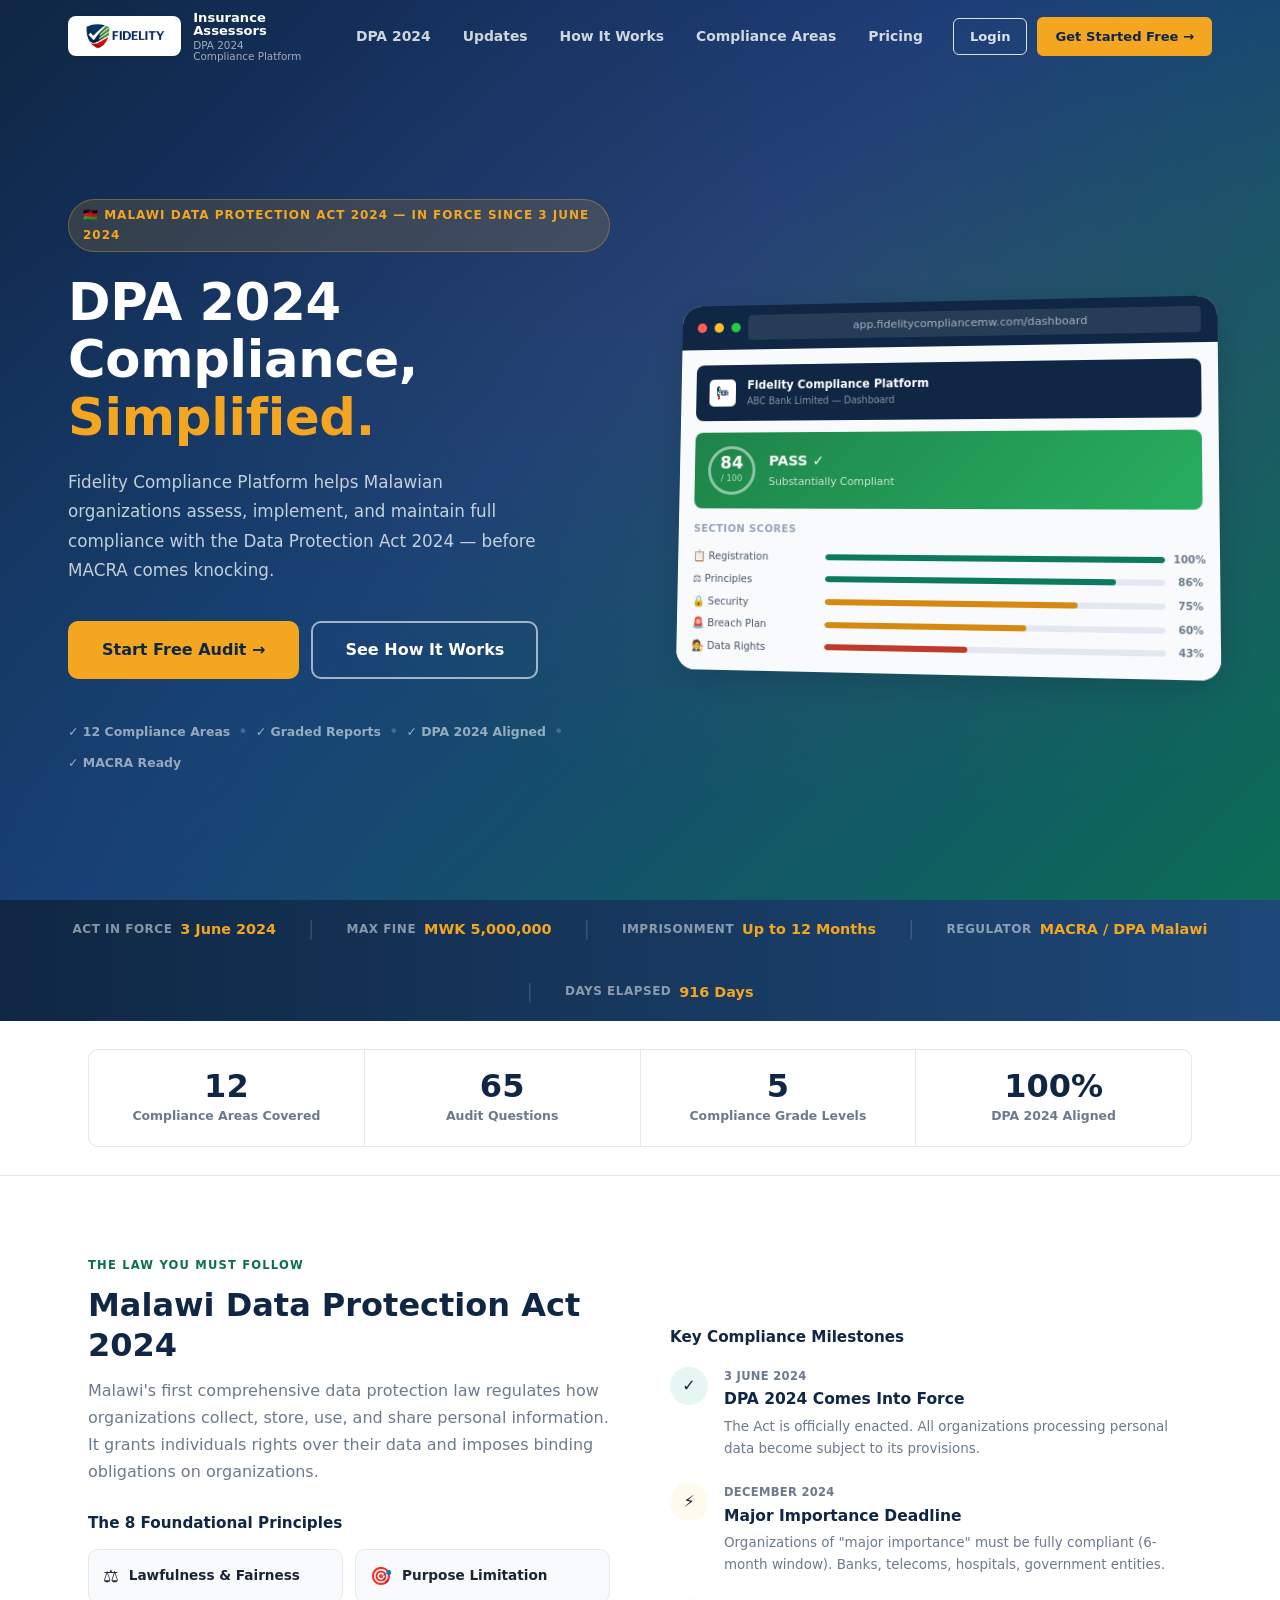
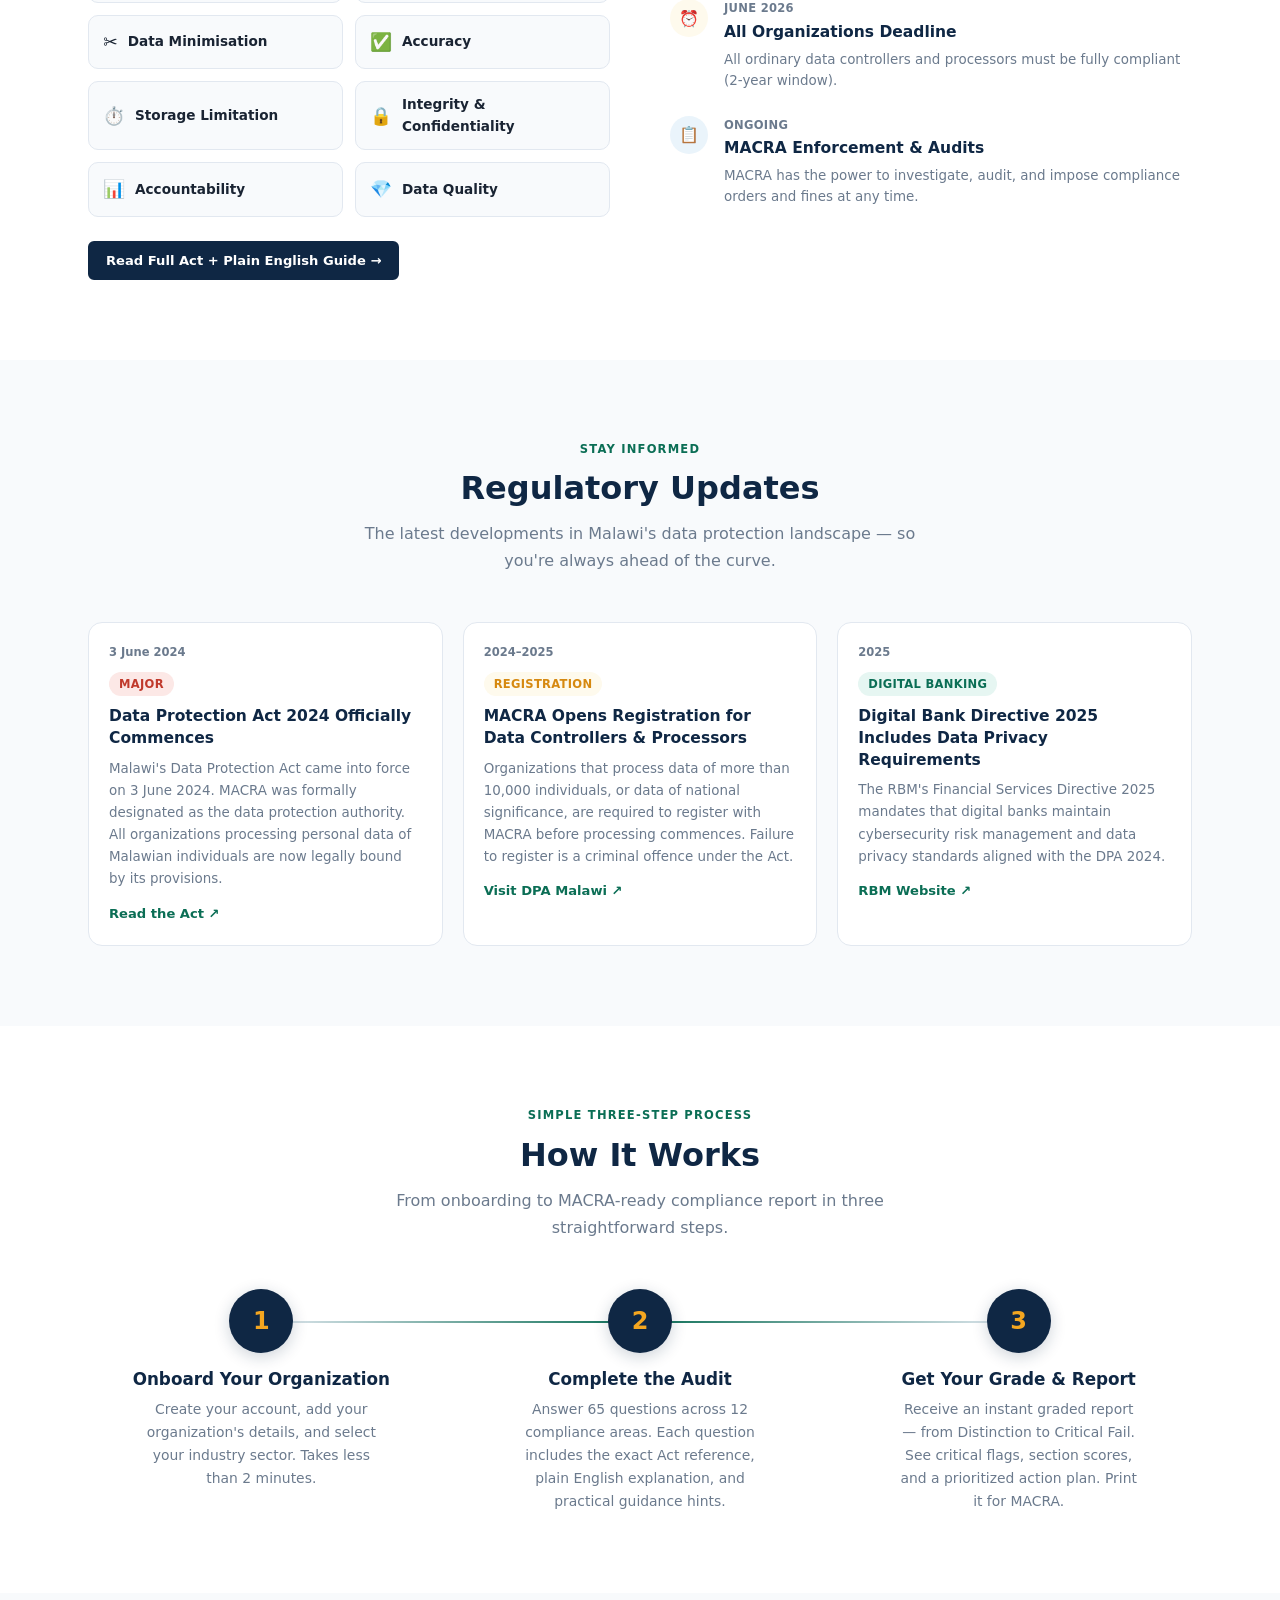
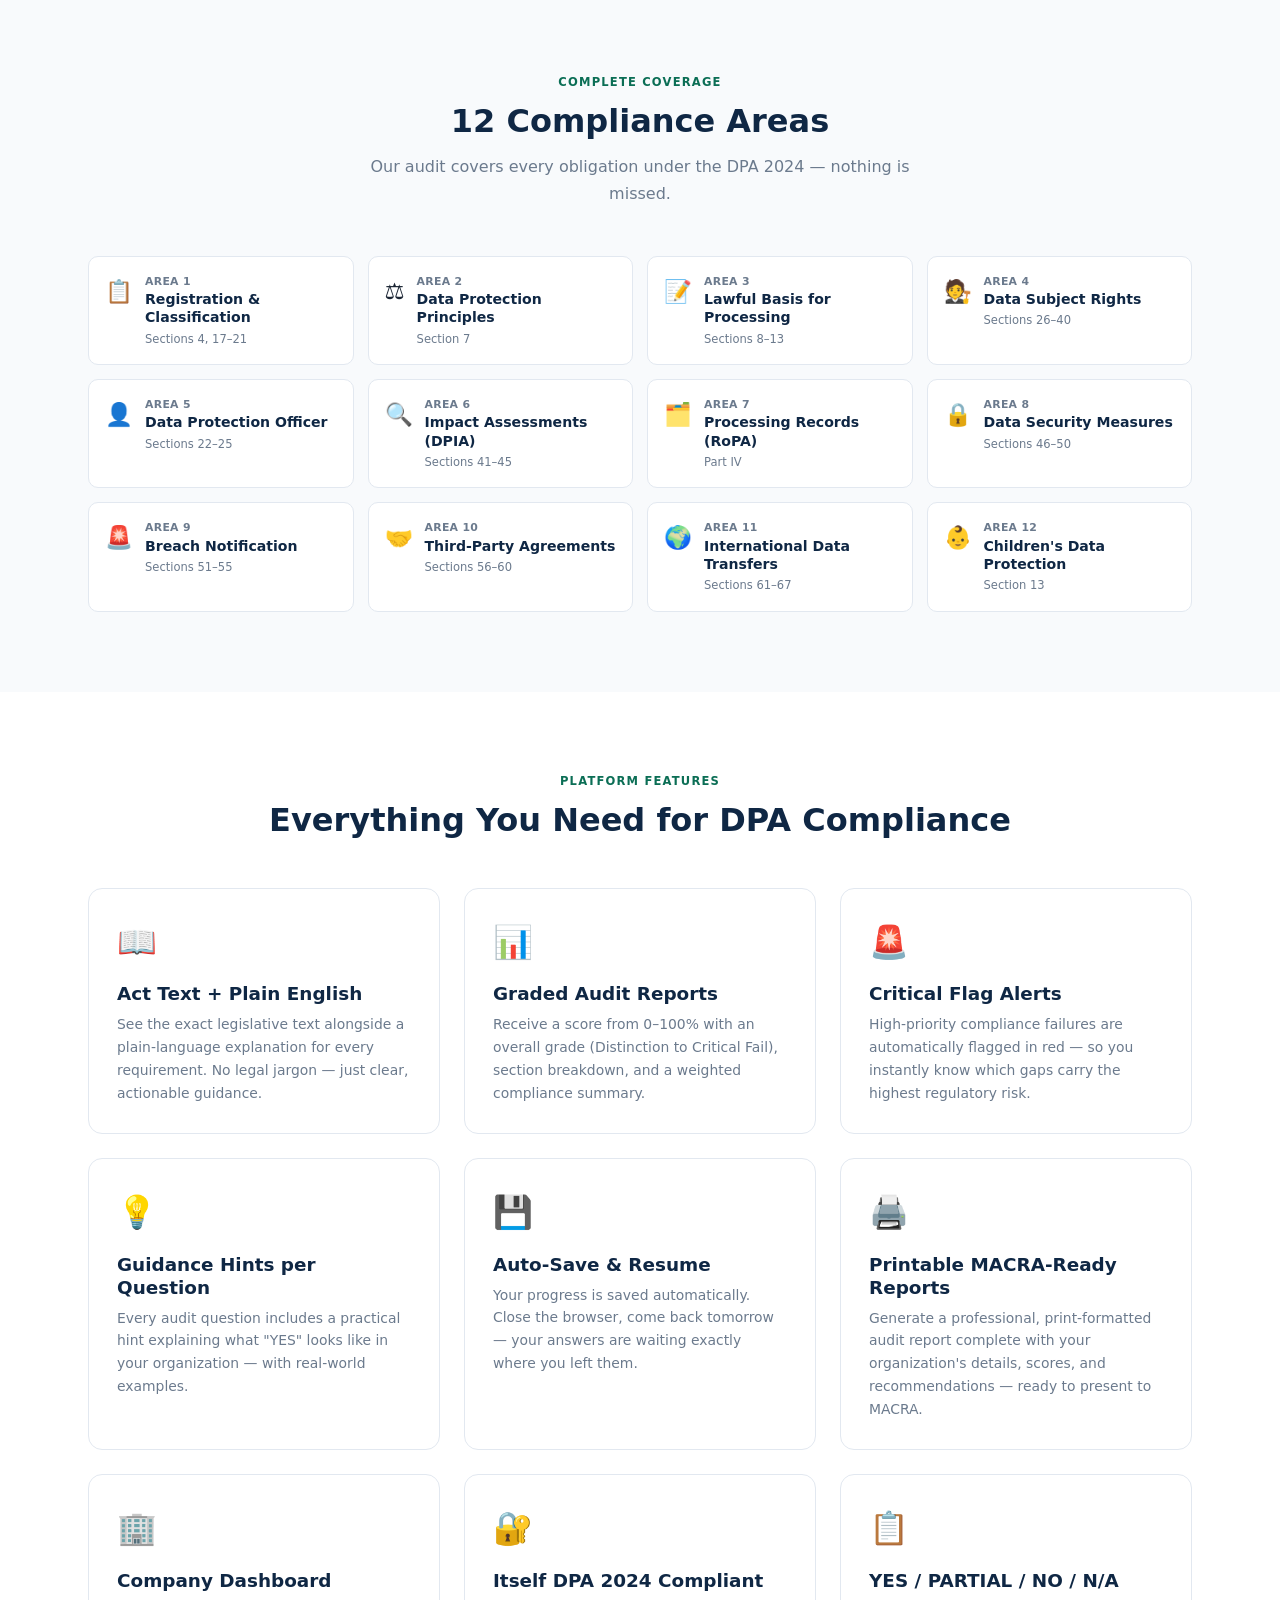
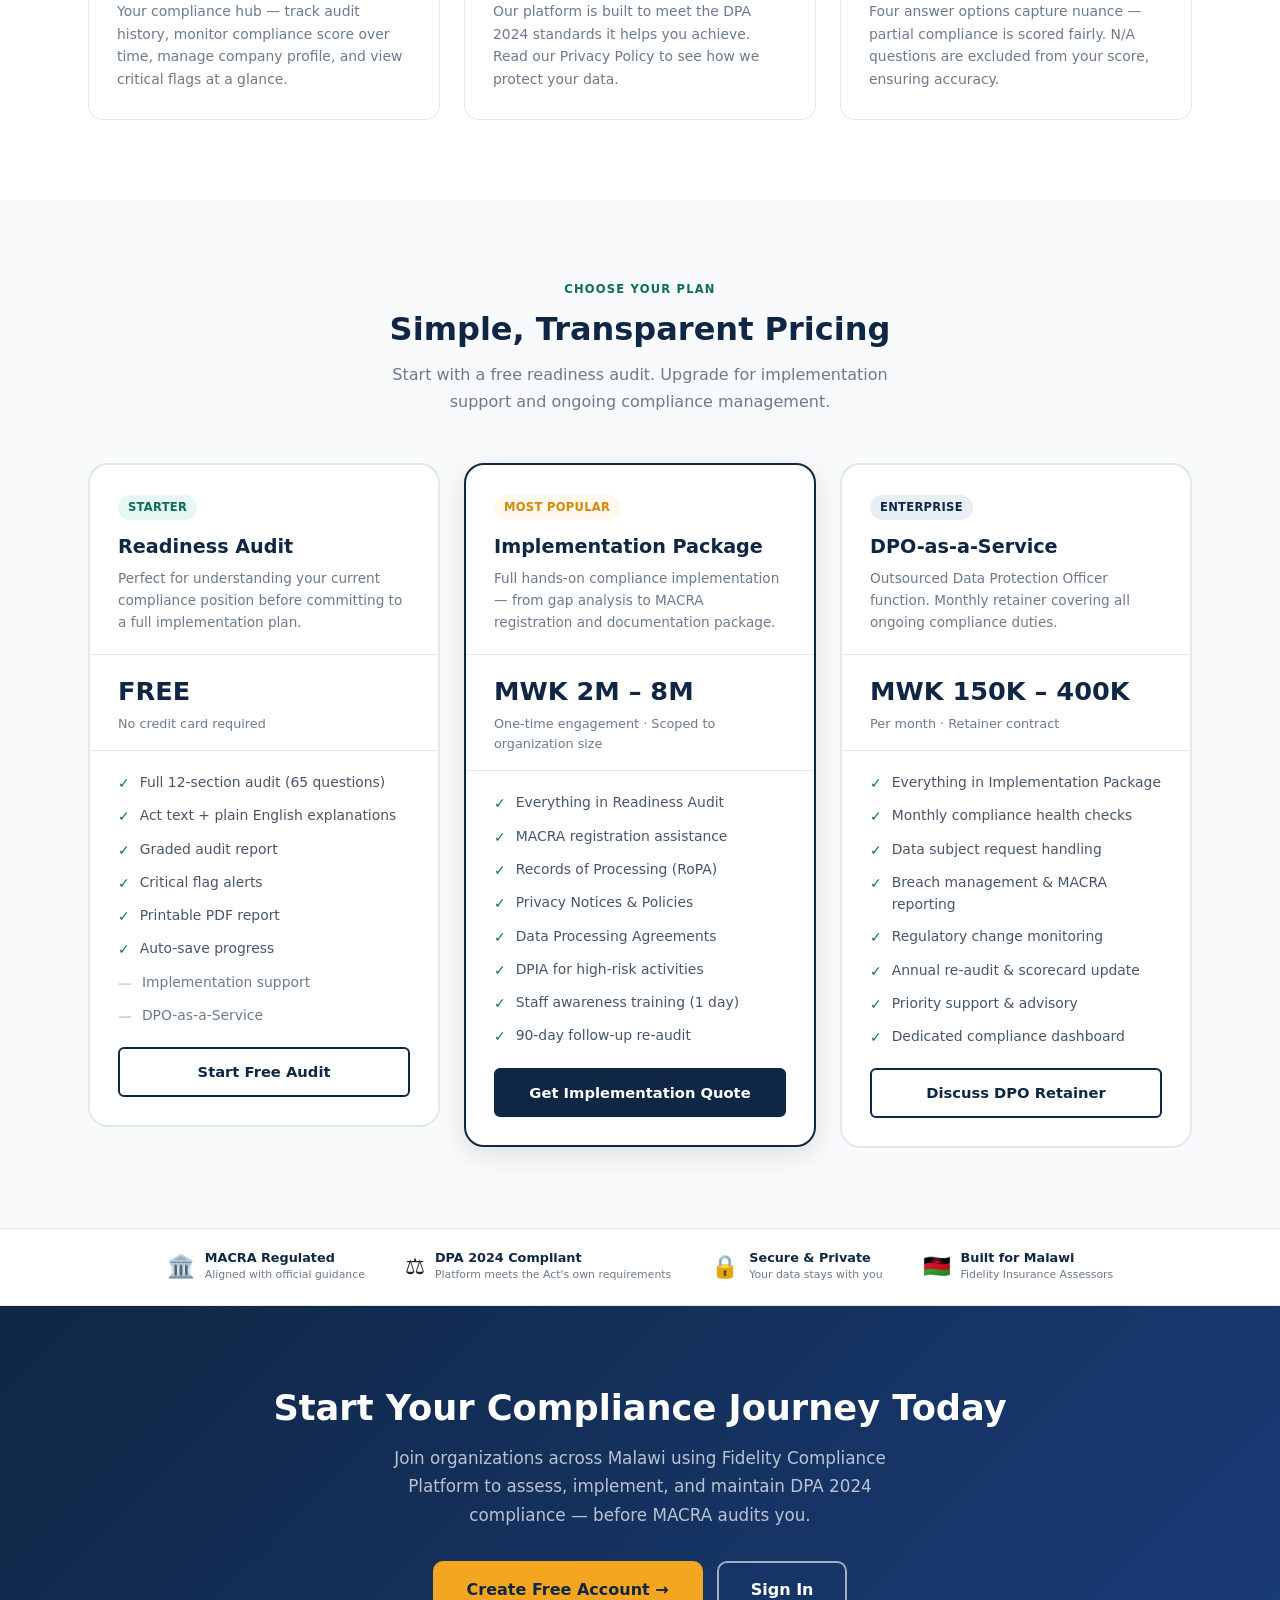
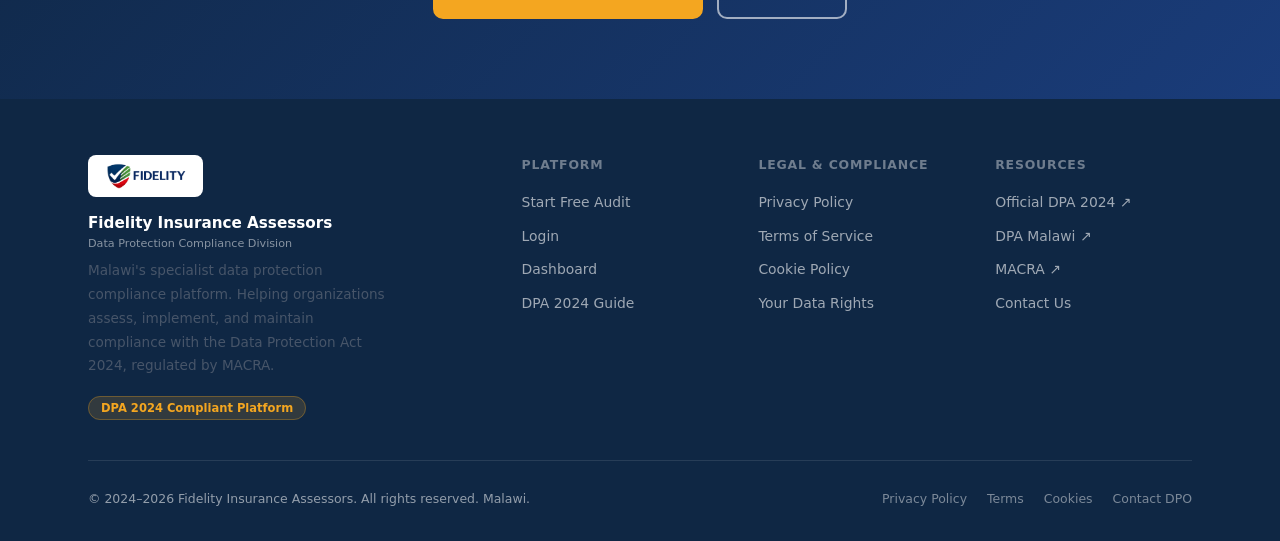
==== commit b7867ea4: "Add full admin panel with user, audit, content and document management - admin.html: complete admin " ====
--- a/index.html
+++ b/index.html
@@ -253,28 +253,8 @@
       <h2 class="section-title">Regulatory Updates</h2>
       <p class="section-sub">The latest developments in Malawi's data protection landscape — so you're always ahead of the curve.</p>
     </div>
-    <div class="updates-grid">
-      <div class="update-card">
-        <div class="update-date">3 June 2024</div>
-        <div class="update-cat"><span class="badge badge-danger">Major</span></div>
-        <div class="update-title">Data Protection Act 2024 Officially Commences</div>
-        <div class="update-text">Malawi's Data Protection Act came into force on 3 June 2024. MACRA was formally designated as the data protection authority (DPA). All organizations processing personal data of Malawian individuals are now legally bound by its provisions.</div>
-        <a href="https://macra.mw/wpfd_file/data-protection-act-2024/" target="_blank" rel="noopener" class="update-link">Read the Act ↗</a>
-      </div>
-      <div class="update-card">
-        <div class="update-date">2024–2025</div>
-        <div class="update-cat"><span class="badge badge-warning">Registration</span></div>
-        <div class="update-title">MACRA Opens Registration for Data Controllers &amp; Processors</div>
-        <div class="update-text">Organizations that process data of more than 10,000 individuals, or data of national significance, are required to register with MACRA before processing commences. Failure to register is a criminal offence under the Act.</div>
-        <a href="https://www.dpa.mw/" target="_blank" rel="noopener" class="update-link">Visit DPA Malawi ↗</a>
-      </div>
-      <div class="update-card">
-        <div class="update-date">2025</div>
-        <div class="update-cat"><span class="badge badge-teal">Digital Banking</span></div>
-        <div class="update-title">Digital Bank Directive 2025 Includes Data Privacy Requirements</div>
-        <div class="update-text">The RBM's Financial Services (Licensing, Regulation and Supervision of Digital Bank) Directive 2025 mandates that digital banks maintain cybersecurity risk management and data privacy standards aligned with the DPA 2024.</div>
-        <a href="https://www.rbm.mw/" target="_blank" rel="noopener" class="update-link">RBM Website ↗</a>
-      </div>
+    <div class="updates-grid" id="news-container">
+      <!-- Rendered by landing.js from admin-managed content -->
     </div>
   </div>
 </section>
